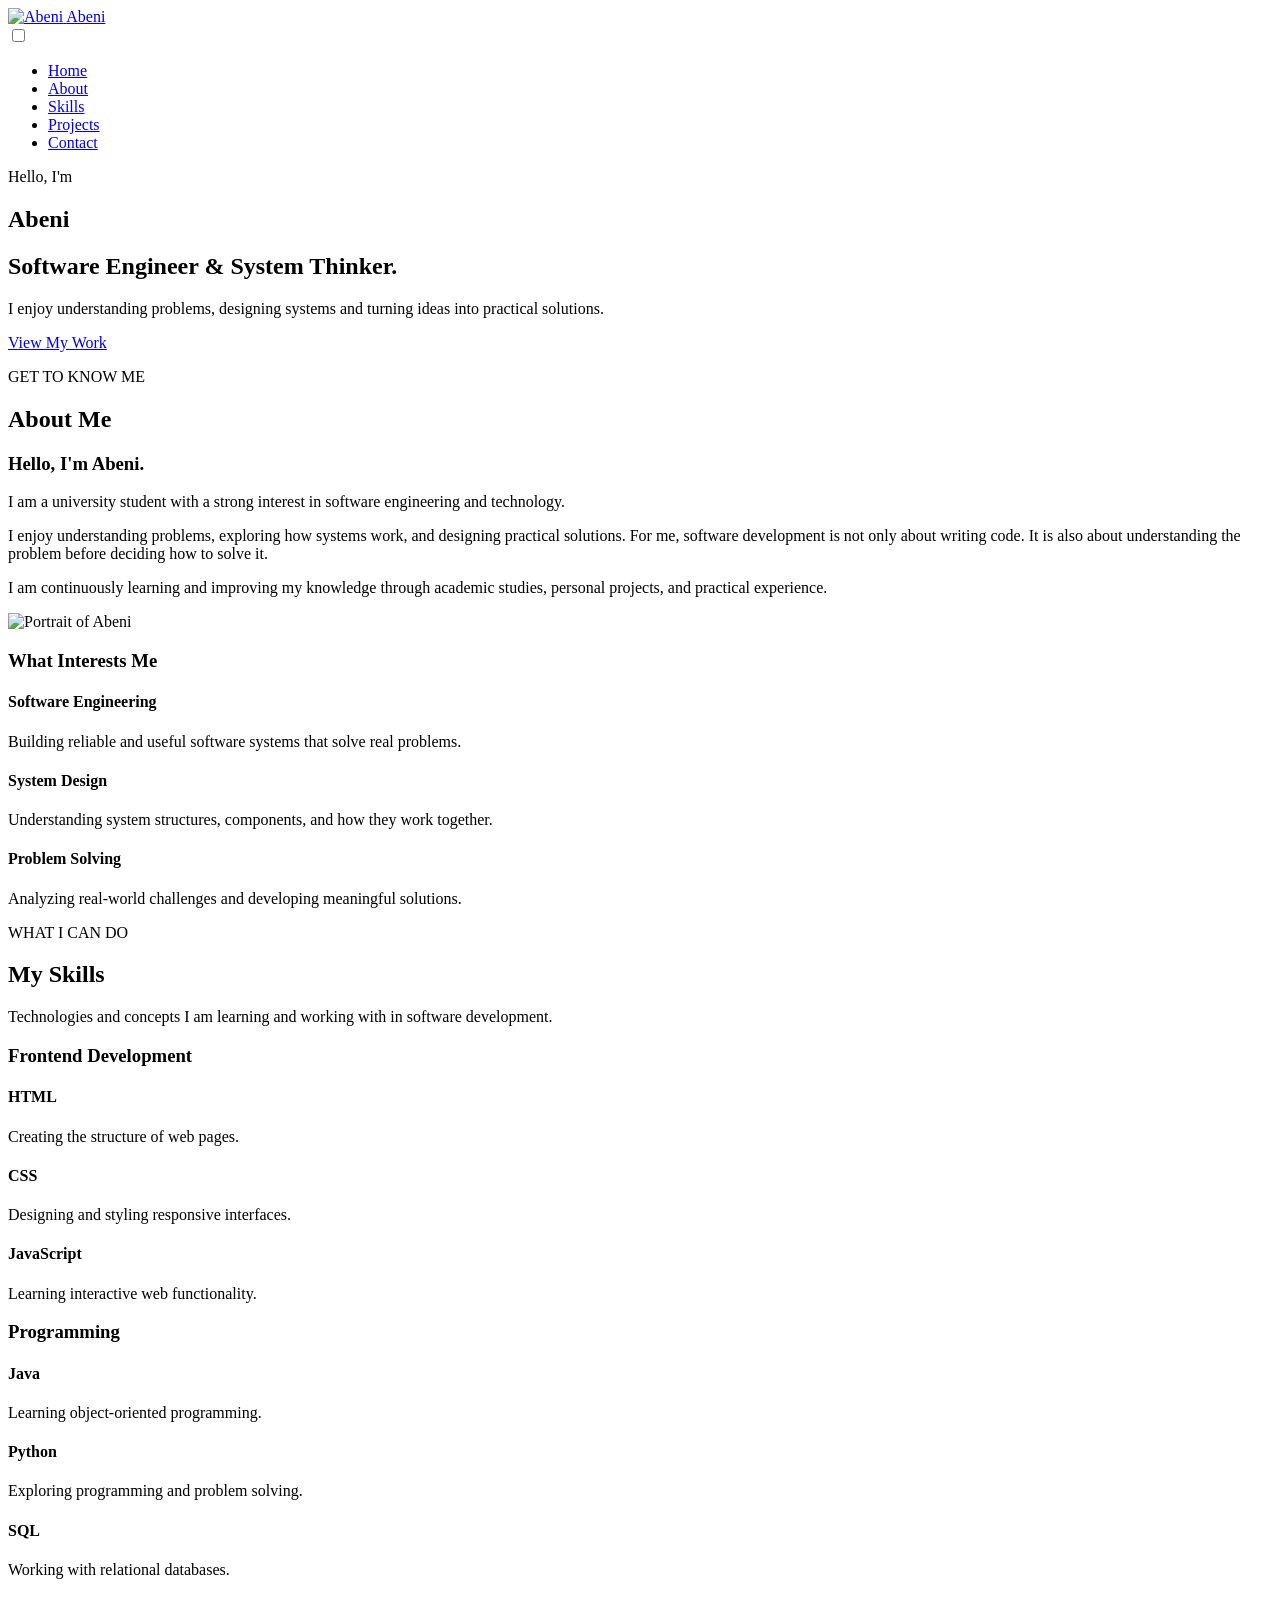
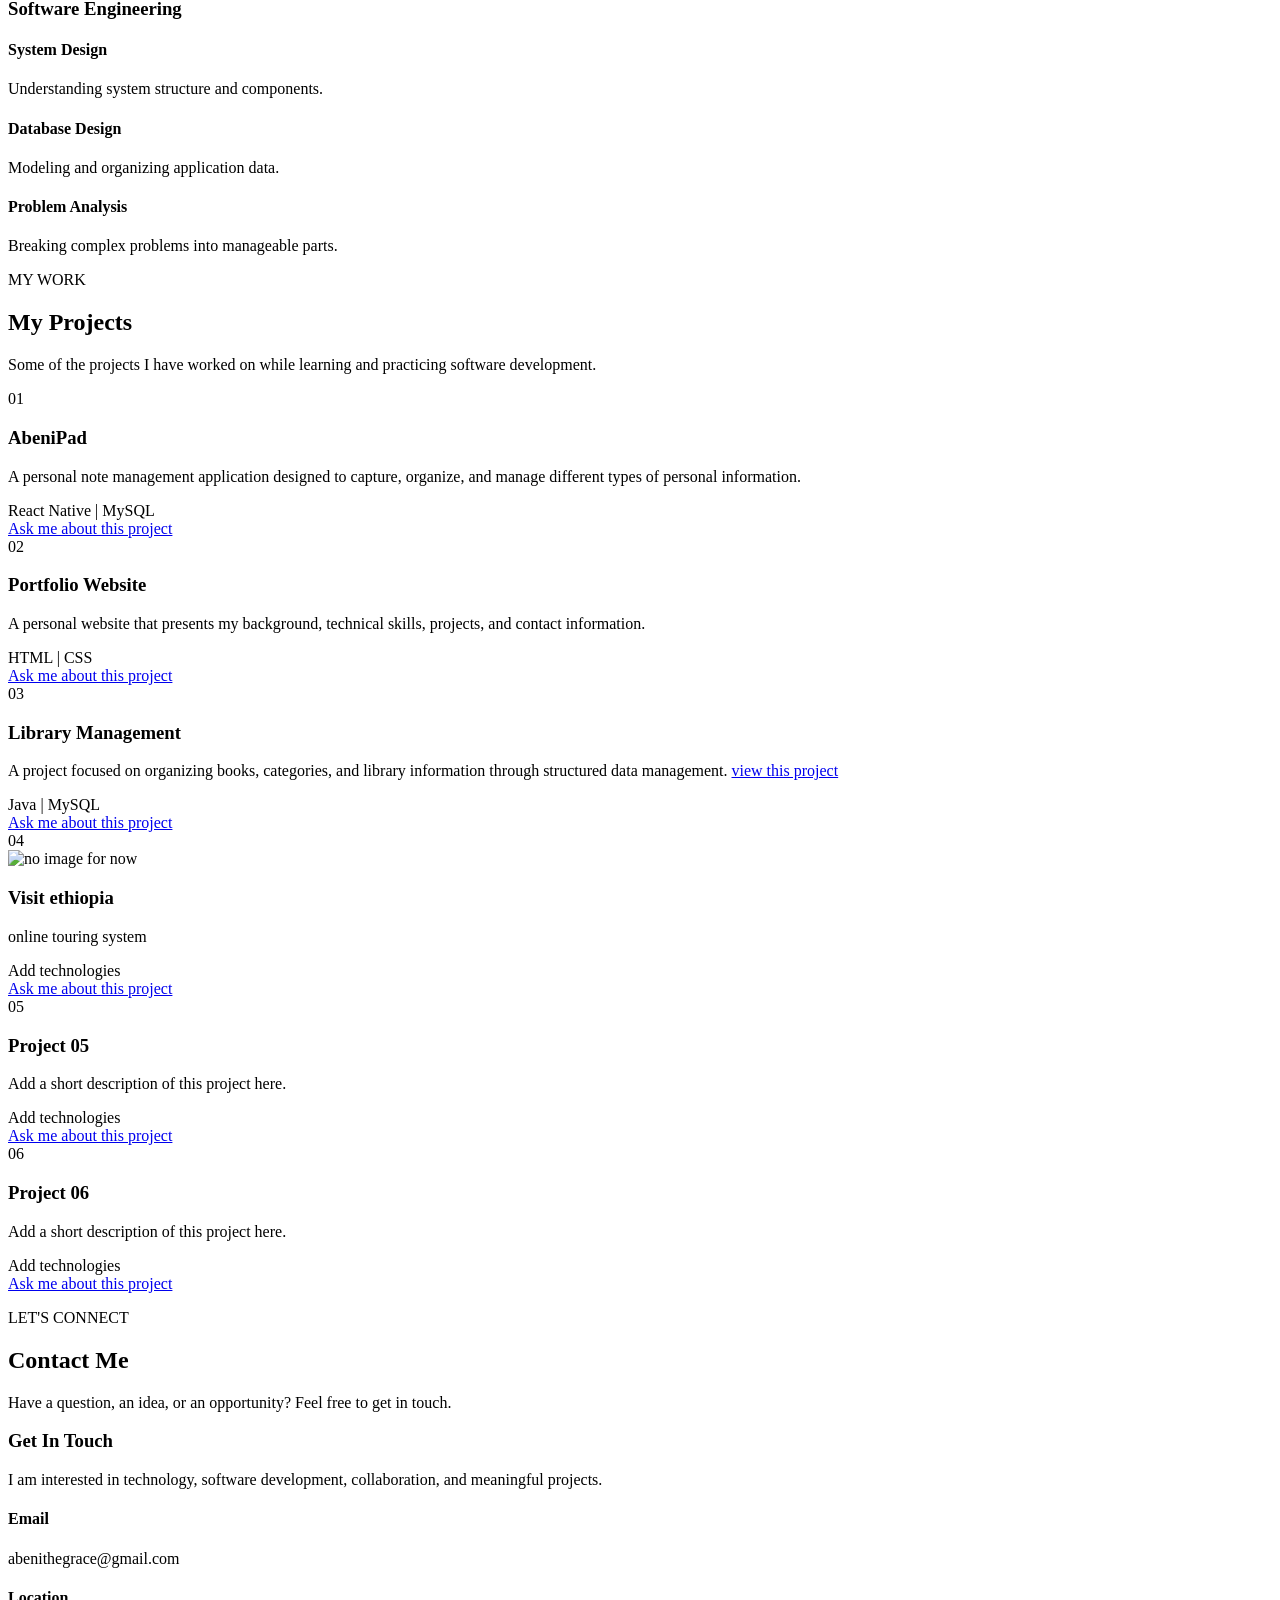
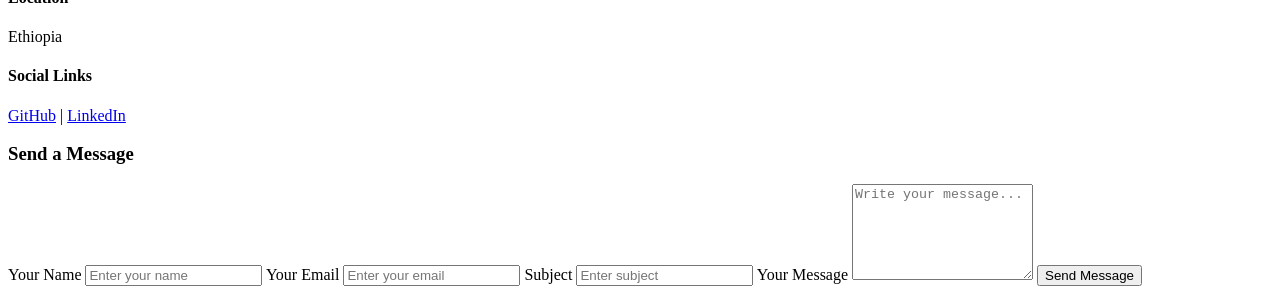
==== pages/index.html @ a676a78b "Add initial HTML structure for portfolio This file contains the complete HTML structure for Abeni's " ====
<!DOCTYPE html>
<html lang="en">
<head>
    <meta charset="UTF-8">
    <meta name="viewport" content="width=device-width, initial-scale=1.0">
    <meta name="description" content="Abeni's software engineering portfolio, skills, projects, and contact information.">
    <title>My portifolio</title>
    <link rel="stylesheet" href="css/AbeniPortfolio.css">
</head>
<body>
    <header class="abeni_header">
        <div class="abeni_logo">
            <a href="#home" aria-label="Abeni, home">
                <img src="assets/images/abeniPortfolio.jpg" alt="Abeni">
            </a>
            <a href="#home">Abeni</a>
        </div>

        <div class="abeni_navigation_menu">
            <input class="abeni_menu_checkbox" type="checkbox" id="abeni-menu-toggle"
                   aria-label="Toggle navigation" aria-controls="abeni-navigation">
            <label class="abeni_menu_toggle" for="abeni-menu-toggle">
                <span aria-hidden="true"></span>
                <span aria-hidden="true"></span>
                <span aria-hidden="true"></span>
            </label>

            <nav class="abeni_navigation" id="abeni-navigation" aria-label="Main navigation">
                <ul class="abeni_navigation_list">
                    <li><a class="abeni_active_link" href="#home">Home</a></li>
                    <li><a href="#about">About</a></li>
                    <li><a href="#skills">Skills</a></li>
                    <li><a href="#projects">Projects</a></li>
                    <li><a href="#contact">Contact</a></li>
                </ul>
            </nav>
        </div>
    </header>

    <main>
        <section class="abeni_home_container" id="home" aria-labelledby="home-title">
            <div class="abeni_intro_container">
                <p class="abeni_greeting">Hello, I'm</p>
                <h1 class="abeni_name" id="home-title">Abeni</h1>
                <h2 class="abeni_profession">Software Engineer &amp; System Thinker.</h2>
                <div class="abeni_blue_line" aria-hidden="true"></div>
                <p class="abeni_intro_text">
                    I enjoy understanding problems, designing systems
                    and turning ideas into practical solutions.
                </p>
                <a class="abeni_work_button" href="#projects">View My Work</a>
            </div>
        </section>

        <section class="abeni_about_container" id="about" aria-labelledby="about-title">
            <div class="abeni_about_heading">
                <p>GET TO KNOW ME</p>
                <h2 id="about-title">About Me</h2>
                <div class="abeni_blue_line" aria-hidden="true"></div>
            </div>

            <div class="abeni_about_content">
                <div class="abeni_about_text">
                    <h3>Hello, I'm <span>Abeni.</span></h3>
                    <p>
                        I am a university student with a strong interest
                        in software engineering and technology.
                    </p>
                    <p>
                        I enjoy understanding problems, exploring how
                        systems work, and designing practical solutions.
                        For me, software development is not only about
                        writing code. It is also about understanding
                        the problem before deciding how to solve it.
                    </p>
                    <p>
                        I am continuously learning and improving my
                        knowledge through academic studies, personal
                        projects, and practical experience.
                    </p>
                </div>

                <img class="abeni_about_image"
                     src="assets/images/abeniPortfolio.jpg"
                     alt="Portrait of Abeni">

                <div class="abeni_about_interests">
                    <h3>What Interests Me</h3>
                    <div class="abeni_interest_box">
                        <h4>Software Engineering</h4>
                        <p>Building reliable and useful software systems that solve real problems.</p>
                    </div>
                    <div class="abeni_interest_box">
                        <h4>System Design</h4>
                        <p>Understanding system structures, components, and how they work together.</p>
                    </div>
                    <div class="abeni_interest_box">
                        <h4>Problem Solving</h4>
                        <p>Analyzing real-world challenges and developing meaningful solutions.</p>
                    </div>
                </div>
            </div>
        </section>

        <section class="abeni_skills_container" id="skills" aria-labelledby="skills-title">
            <div class="abeni_skills_heading">
                <p>WHAT I CAN DO</p>
                <h2 id="skills-title">My Skills</h2>
                <div class="abeni_blue_line" aria-hidden="true"></div>
                <p class="abeni_skills_intro">
                    Technologies and concepts I am learning and
                    working with in software development.
                </p>
            </div>

            <div class="abeni_skills_content">
                <div class="abeni_skill_group">
                    <h3>Frontend Development</h3>
                    <div class="abeni_skill_box">
                        <h4>HTML</h4>
                        <p>Creating the structure of web pages.</p>
                    </div>
                    <div class="abeni_skill_box">
                        <h4>CSS</h4>
                        <p>Designing and styling responsive interfaces.</p>
                    </div>
                    <div class="abeni_skill_box">
                        <h4>JavaScript</h4>
                        <p>Learning interactive web functionality.</p>
                    </div>
                </div>

                <div class="abeni_skill_group">
                    <h3>Programming</h3>
                    <div class="abeni_skill_box">
                        <h4>Java</h4>
                        <p>Learning object-oriented programming.</p>
                    </div>
                    <div class="abeni_skill_box">
                        <h4>Python</h4>
                        <p>Exploring programming and problem solving.</p>
                    </div>
                    <div class="abeni_skill_box">
                        <h4>SQL</h4>
                        <p>Working with relational databases.</p>
                    </div>
                </div>

                <div class="abeni_skill_group">
                    <h3>Software Engineering</h3>
                    <div class="abeni_skill_box">
                        <h4>System Design</h4>
                        <p>Understanding system structure and components.</p>
                    </div>
                    <div class="abeni_skill_box">
                        <h4>Database Design</h4>
                        <p>Modeling and organizing application data.</p>
                    </div>
                    <div class="abeni_skill_box">
                        <h4>Problem Analysis</h4>
                        <p>Breaking complex problems into manageable parts.</p>
                    </div>
                </div>
            </div>
        </section>

        <section class="abeni_projects_container" id="projects" aria-labelledby="projects-title">
            <div class="abeni_projects_heading">
                <p>MY WORK</p>
                <h2 id="projects-title">My Projects</h2>
                <div class="abeni_blue_line" aria-hidden="true"></div>
                <p class="abeni_projects_intro">
                    Some of the projects I have worked on while
                    learning and practicing software development.
                </p>
            </div>

            <div class="abeni_projects_content">
                <article class="abeni_project_card">
                    <div class="abeni_project_number">01</div>
                    <div class="abeni_project_image" role="img" aria-label="AbeniPad project image placeholder"></div>
                    <h3>AbeniPad</h3>
                    <p>
                        A personal note management application designed
                        to capture, organize, and manage different types
                        of personal information.
                    </p>
                    <div class="abeni_project_technologies">React Native | MySQL</div>
                    <a href="#contact" class="abeni_project_link">Ask me about this project</a>
                </article>

                <article class="abeni_project_card">
                    <div class="abeni_project_number">02</div>
                    <div class="abeni_project_image" role="img" aria-label="Portfolio website project image placeholder"></div>
                    <h3>Portfolio Website</h3>
                    <p>
                        A personal website that presents my background,
                        technical skills, projects, and contact information.
                    </p>
                    <div class="abeni_project_technologies">HTML | CSS</div>
                    <a href="#contact" class="abeni_project_link">Ask me about this project</a>
                </article>

                <article class="abeni_project_card">
                    <div class="abeni_project_number">03</div>
                    <div class="abeni_project_image" role="img" aria-label="Library management project image placeholder"></div>
                    <h3>Library Management</h3>
                    <p>
                        A project focused on organizing books,
                        categories, and library information through
                        structured data management.

                    <a href="https://github.com/catwithlion/christianlibraryApp.git">view this project</a>
                    </p>
                    <div class="abeni_project_technologies">Java | MySQL</div>
                    <a href="#contact" class="abeni_project_link">Ask me about this project</a>
                </article>

                <article class="abeni_project_card">
                    <div class="abeni_project_number">04</div>
                   <img src="../abeni_portfolio/assets/images/image.png" alt="no image for now ">
                    <h3>Visit ethiopia </h3>
                    <p>online touring system </p>
                    <div class="abeni_project_technologies">Add technologies</div>
                    <a href="#contact" class="abeni_project_link">Ask me about this project</a>
                </article>

                <article class="abeni_project_card">
                    <div class="abeni_project_number">05</div>
                    <div class="abeni_project_image" role="img" aria-label="Project 05 image placeholder"></div>
                    <h3>Project 05</h3>
                    <p>Add a short description of this project here.</p>
                    <div class="abeni_project_technologies">Add technologies</div>
                    <a href="#contact" class="abeni_project_link">Ask me about this project</a>
                </article>

                <article class="abeni_project_card">
                    <div class="abeni_project_number">06</div>
                    <div class="abeni_project_image" role="img" aria-label="Project 06 image placeholder"></div>
                    <h3>Project 06</h3>
                    <p>Add a short description of this project here.</p>
                    <div class="abeni_project_technologies">Add technologies</div>
                    <a href="#contact" class="abeni_project_link">Ask me about this project</a>
                </article>
            </div>
        </section>

        <section class="abeni_contact_container" id="contact" aria-labelledby="contact-title">
            <div class="abeni_contact_heading">
                <p>LET'S CONNECT</p>
                <h2 id="contact-title">Contact Me</h2>
                <div class="abeni_blue_line" aria-hidden="true"></div>
                <p class="abeni_contact_intro">
                    Have a question, an idea, or an opportunity?
                    Feel free to get in touch.
                </p>
            </div>

            <div class="abeni_contact_content">
                <div class="abeni_contact_information">
                    <h3>Get In Touch</h3>
                    <p>
                        I am interested in technology, software
                        development, collaboration, and meaningful projects.
                    </p>
                    <div class="abeni_contact_detail">
                        <h4>Email</h4>
                        <p>abenithegrace@gmail.com</p>
                    </div>
                    <div class="abeni_contact_detail">
                        <h4>Location</h4>
                        <p>Ethiopia</p>
                    </div>
                    <div class="abeni_contact_detail">
                        <h4>Social Links</h4>
                        <p>
                            <a href="https://github.com/catwithlion">GitHub</a>
                            |
                            <a href="https://linkedin.com/in/abenezar-balcha-9a66a136b">LinkedIn</a>
                        </p>
                    </div>
                </div>

                <form class="abeni_contact_form" action="#" method="post">
                    <h3>Send a Message</h3>
                    <label for="abeni_name_input">Your Name</label>
                    <input type="text" id="abeni_name_input" name="name"
                           placeholder="Enter your name" required>
                    <label for="abeni_email_input">Your Email</label>
                    <input type="email" id="abeni_email_input" name="email"
                           placeholder="Enter your email" required>
                    <label for="abeni_subject_input">Subject</label>
                    <input type="text" id="abeni_subject_input" name="subject"
                           placeholder="Enter subject">
                    <label for="abeni_message_input">Your Message</label>
                    <textarea id="abeni_message_input" name="message" rows="6"
                              placeholder="Write your message..." required></textarea>
                    <button type="submit">Send Message</button>
                </form>
            </div>
        </section>
    </main>

   
</body>
</html>
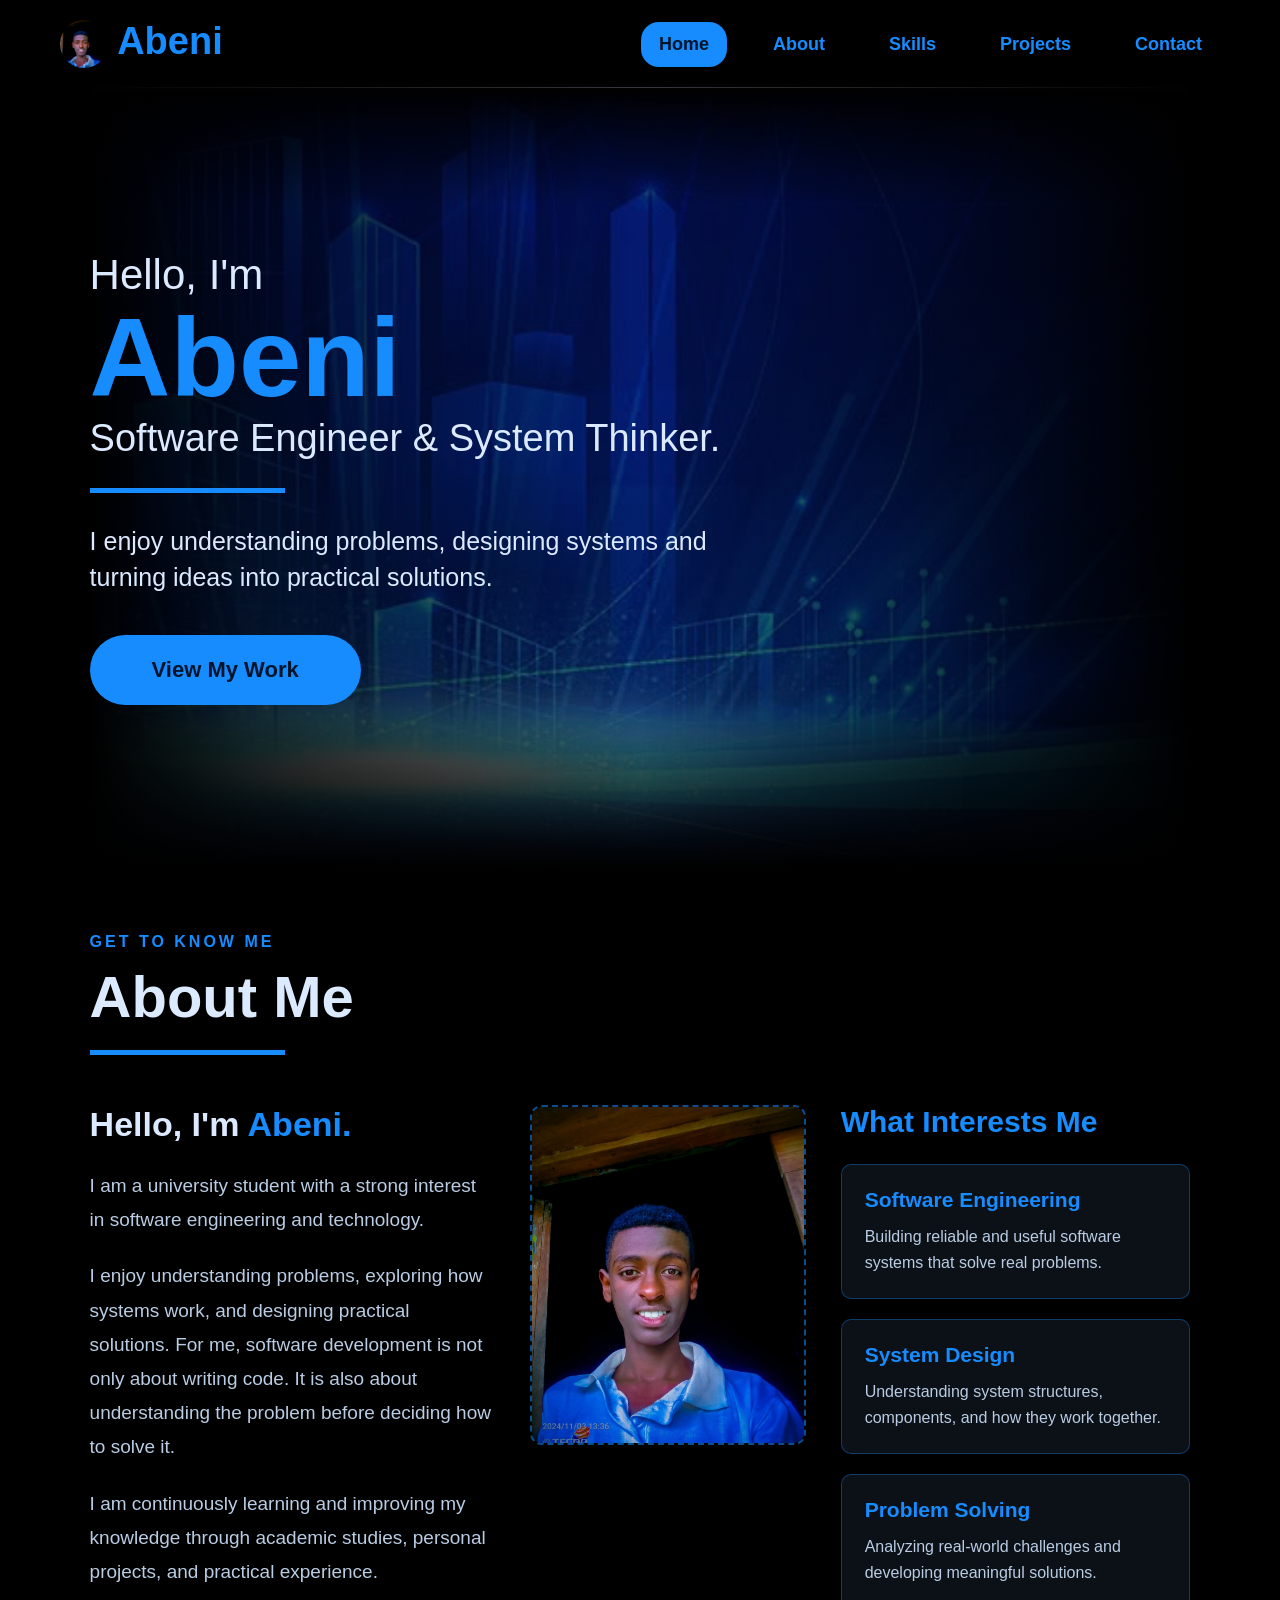
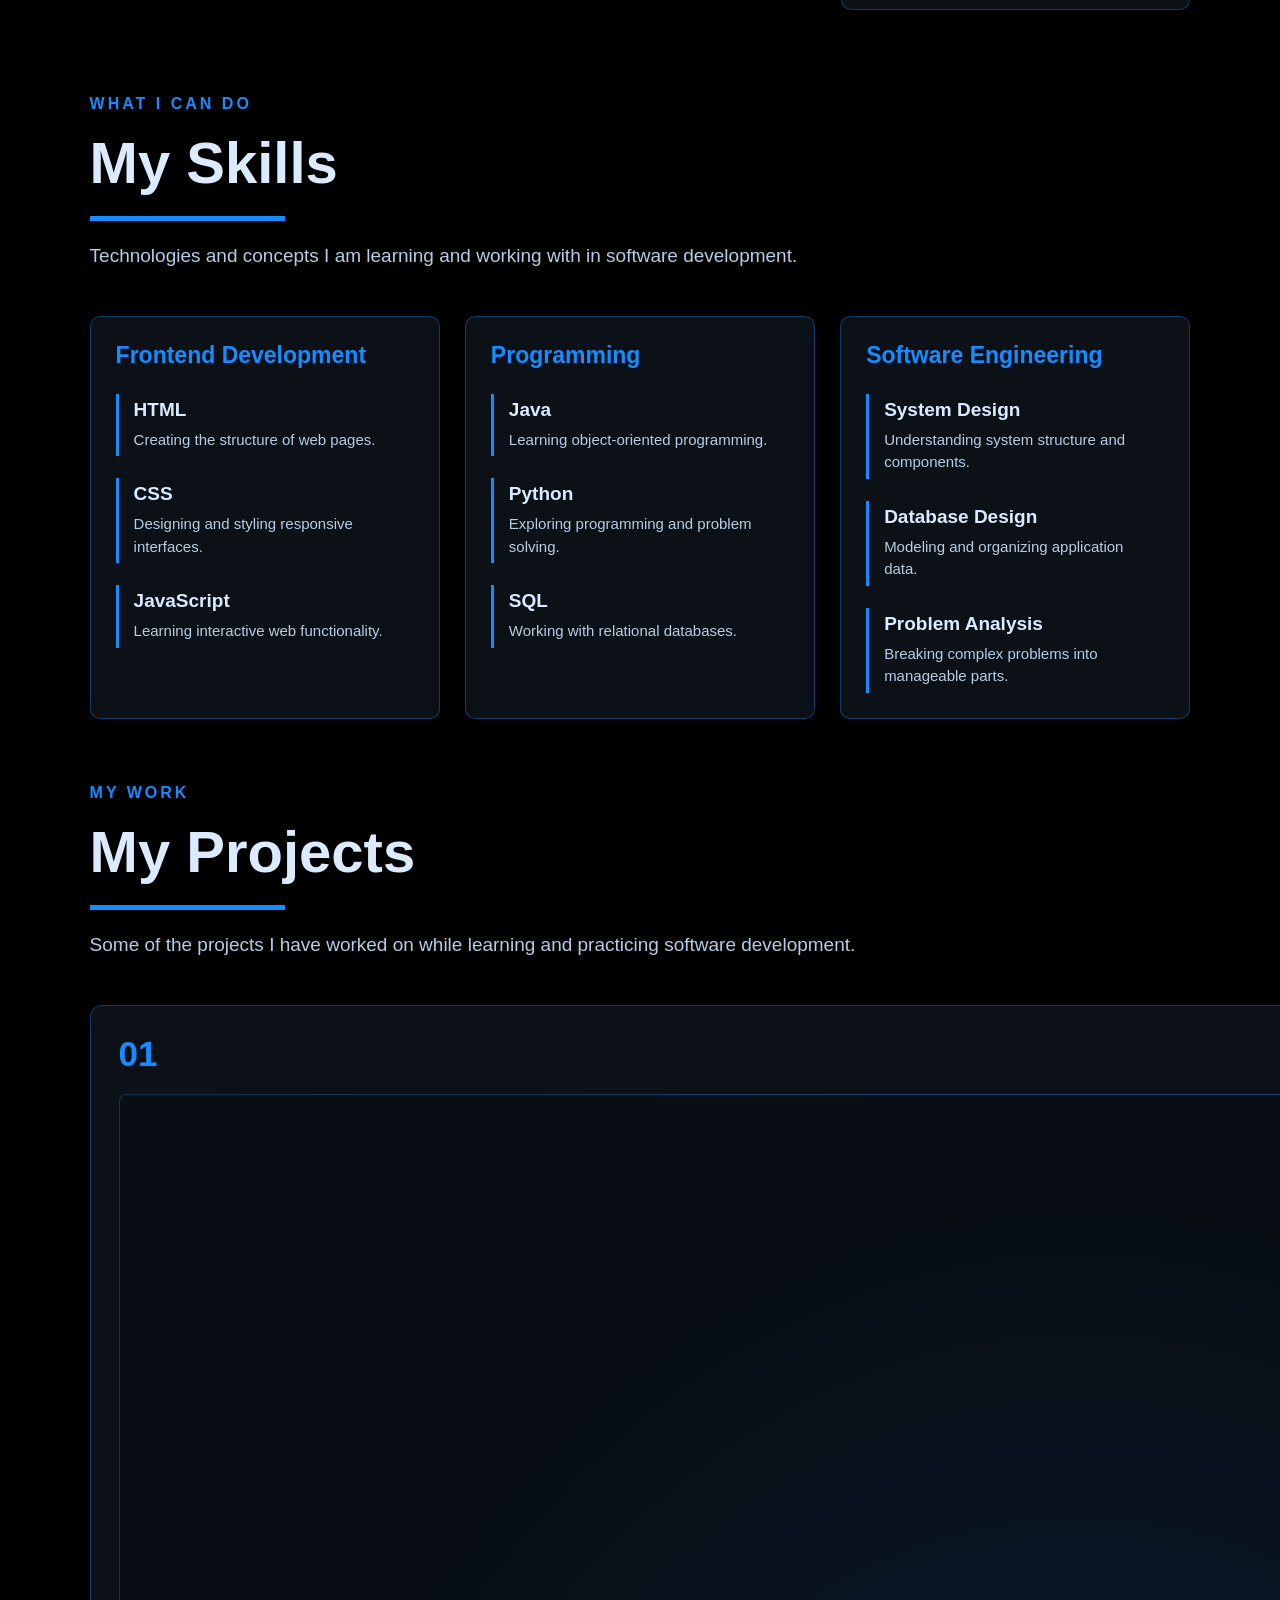
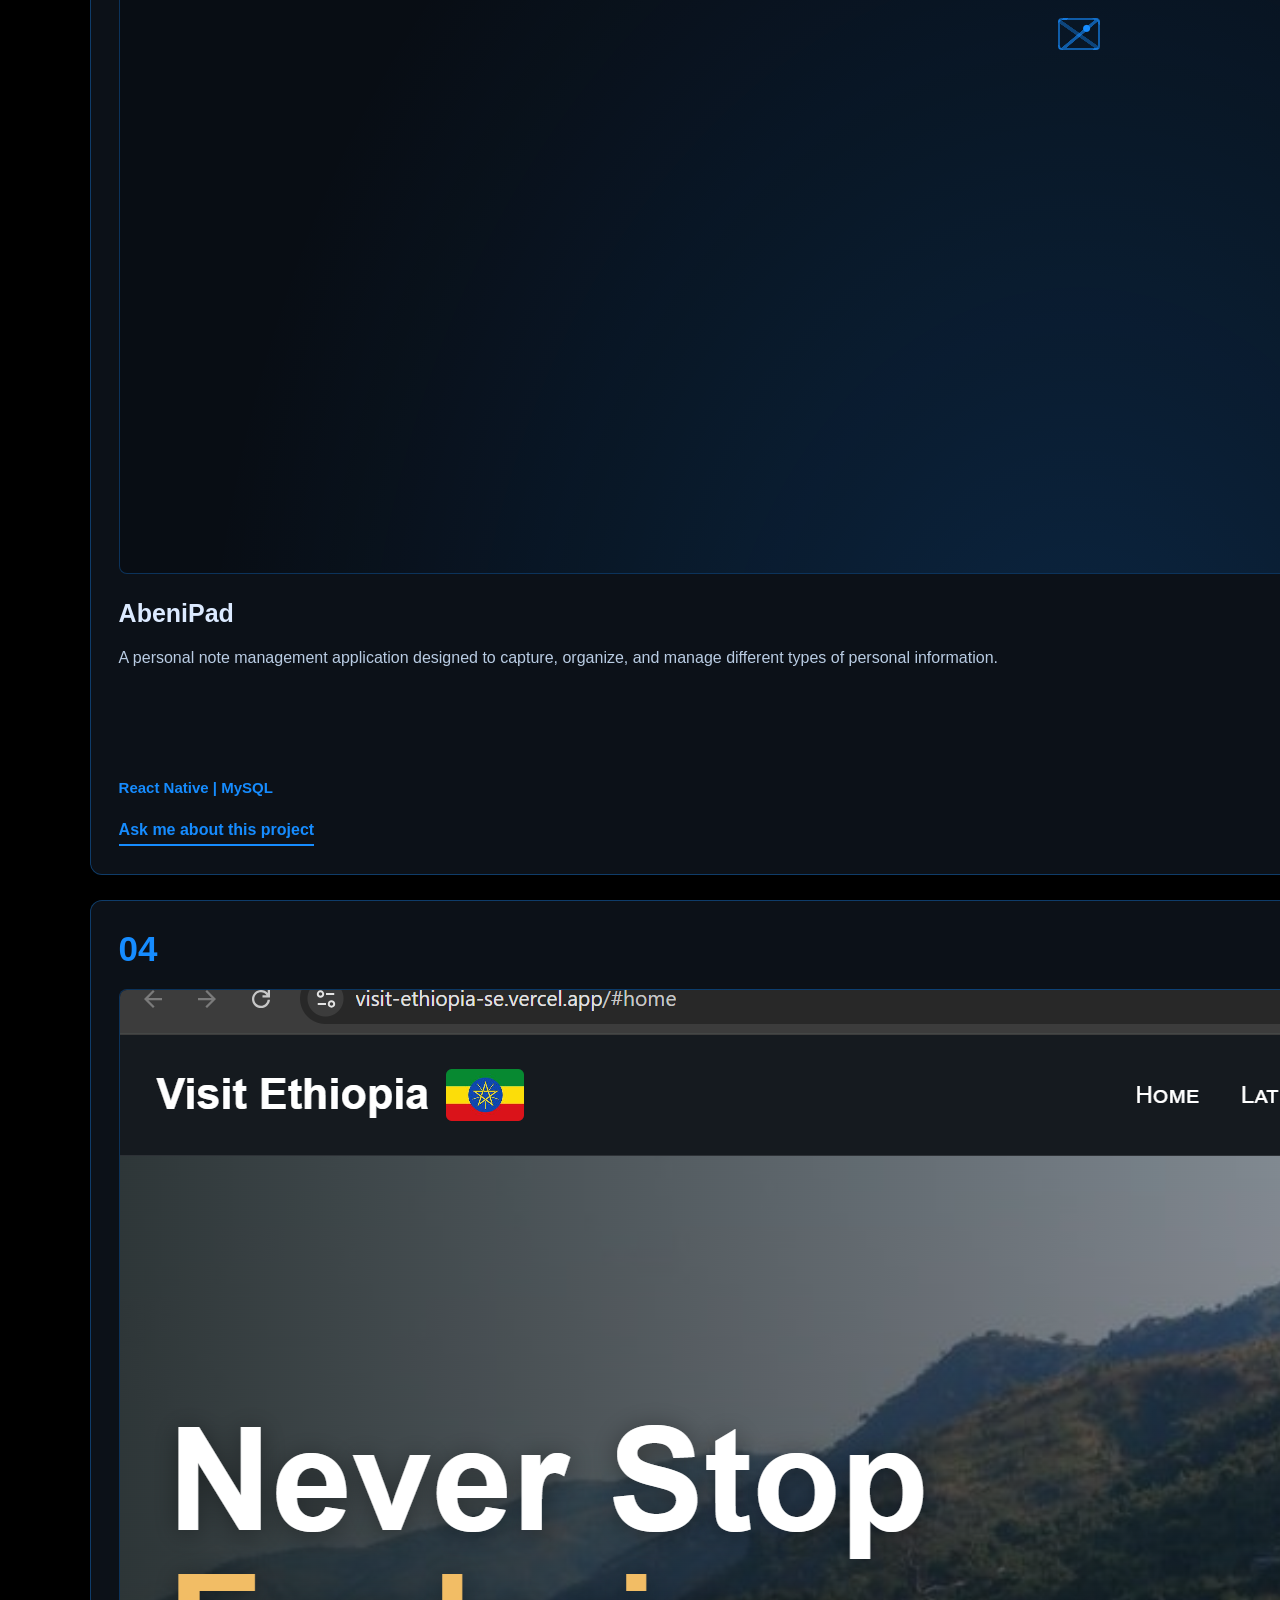
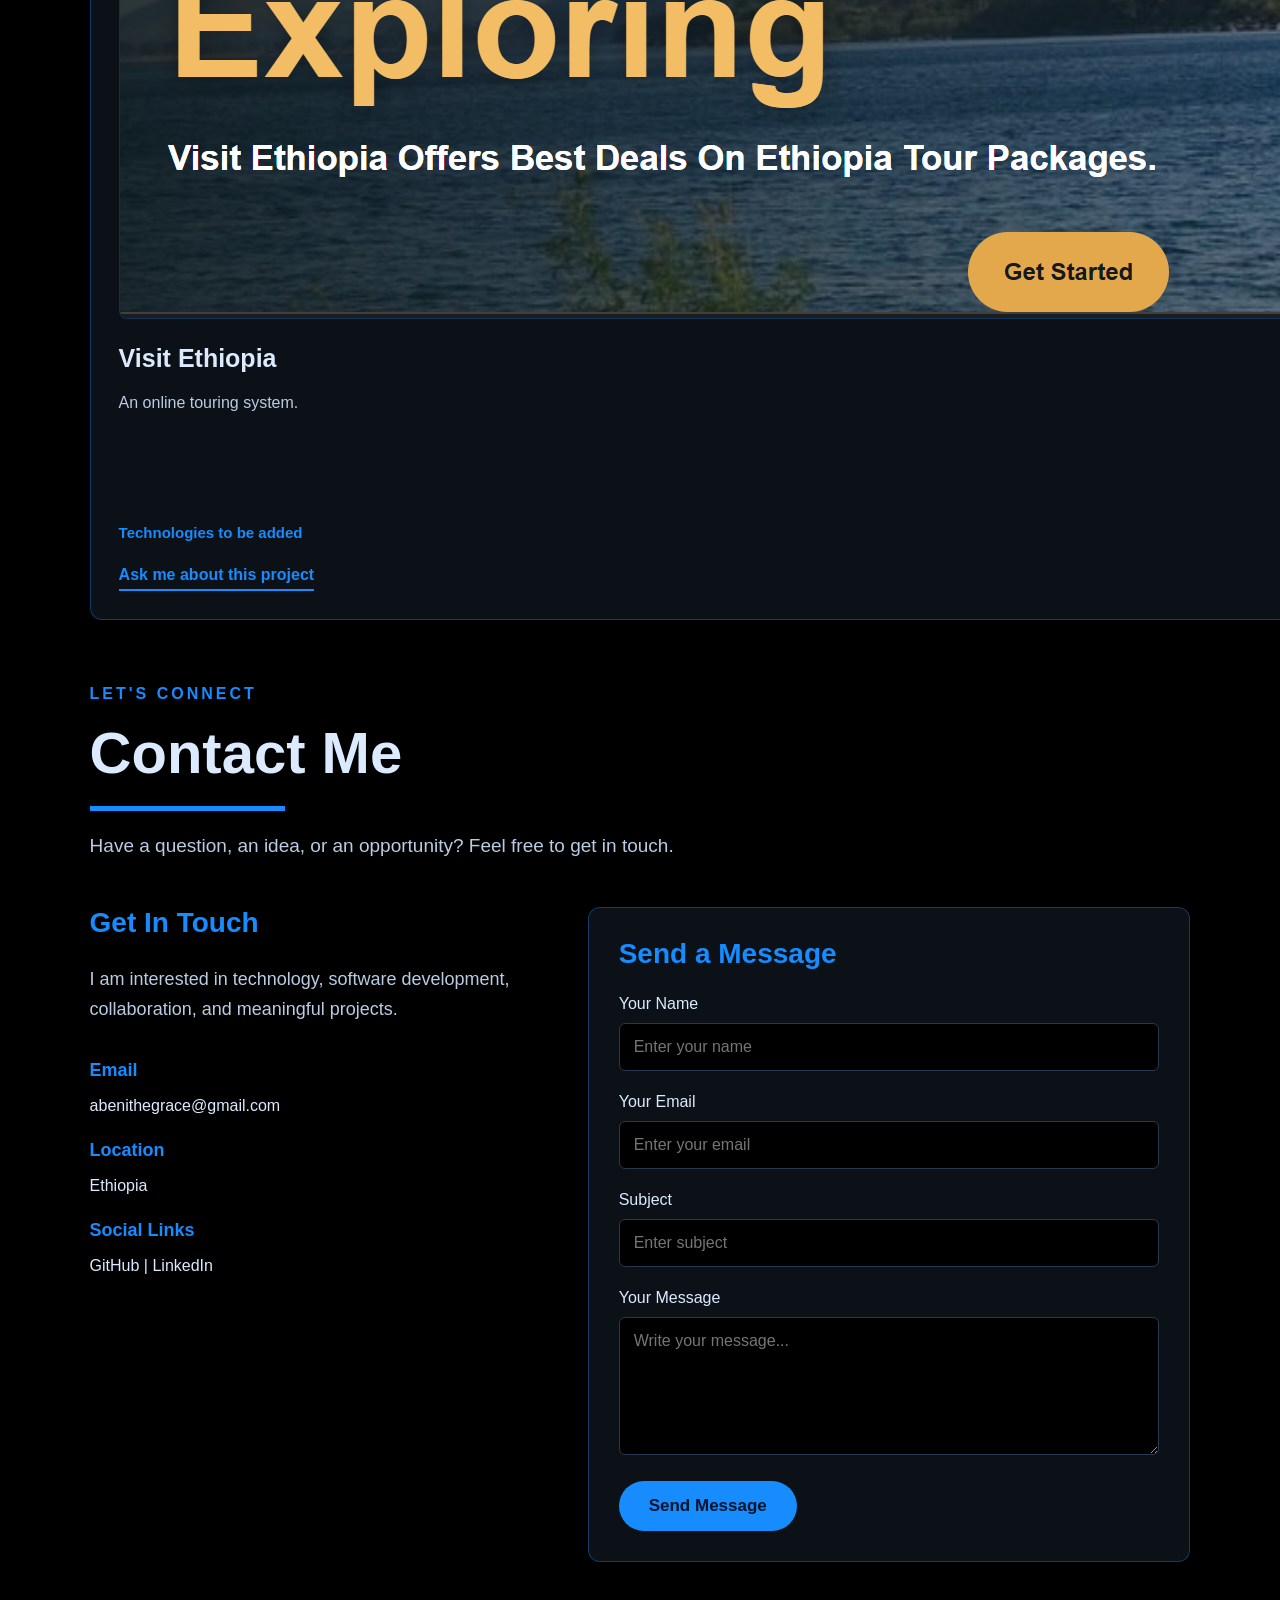
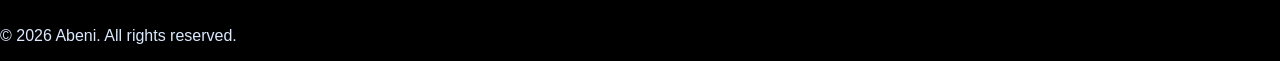
==== commit 5ca3f7e2: "Fix portfolio page resource paths and HTML markup" ====
--- a/pages/index.html
+++ b/pages/index.html
@@ -4,14 +4,14 @@
     <meta charset="UTF-8">
     <meta name="viewport" content="width=device-width, initial-scale=1.0">
     <meta name="description" content="Abeni's software engineering portfolio, skills, projects, and contact information.">
-    <title>My portifolio</title>
-    <link rel="stylesheet" href="css/AbeniPortfolio.css">
+    <title>Abeni | Software Engineering Portfolio</title>
+    <link rel="stylesheet" href="../css/AbeniPortfolio.css">
 </head>
 <body>
     <header class="abeni_header">
         <div class="abeni_logo">
             <a href="#home" aria-label="Abeni, home">
-                <img src="assets/images/abeniPortfolio.jpg" alt="Abeni">
+                <img src="../assets/abeniPortfolio.jpg" alt="Abeni">
             </a>
             <a href="#home">Abeni</a>
         </div>
@@ -81,7 +81,7 @@
                 </div>
 
                 <img class="abeni_about_image"
-                     src="assets/images/abeniPortfolio.jpg"
+                     src="../assets/abeniPortfolio.jpg"
                      alt="Portrait of Abeni">
 
                 <div class="abeni_about_interests">
@@ -209,19 +209,20 @@
                         A project focused on organizing books,
                         categories, and library information through
                         structured data management.
-
-                    <a href="https://github.com/catwithlion/christianlibraryApp.git">view this project</a>
                     </p>
                     <div class="abeni_project_technologies">Java | MySQL</div>
-                    <a href="#contact" class="abeni_project_link">Ask me about this project</a>
+                    <a class="abeni_project_link"
+                       href="https://github.com/catwithlion/christianlibraryApp">
+                        View project on GitHub
+                    </a>
                 </article>
 
                 <article class="abeni_project_card">
                     <div class="abeni_project_number">04</div>
-                   <img src="../abeni_portfolio/assets/images/image.png" alt="no image for now ">
-                    <h3>Visit ethiopia </h3>
-                    <p>online touring system </p>
-                    <div class="abeni_project_technologies">Add technologies</div>
+                    <img class="abeni_project_image" src="../assets/image.png" alt="Visit Ethiopia project preview">
+                    <h3>Visit Ethiopia</h3>
+                    <p>An online touring system.</p>
+                    <div class="abeni_project_technologies">Technologies to be added</div>
                     <a href="#contact" class="abeni_project_link">Ask me about this project</a>
                 </article>
 
@@ -230,7 +231,7 @@
                     <div class="abeni_project_image" role="img" aria-label="Project 05 image placeholder"></div>
                     <h3>Project 05</h3>
                     <p>Add a short description of this project here.</p>
-                    <div class="abeni_project_technologies">Add technologies</div>
+                    <div class="abeni_project_technologies">Technologies to be added</div>
                     <a href="#contact" class="abeni_project_link">Ask me about this project</a>
                 </article>
 
@@ -239,7 +240,7 @@
                     <div class="abeni_project_image" role="img" aria-label="Project 06 image placeholder"></div>
                     <h3>Project 06</h3>
                     <p>Add a short description of this project here.</p>
-                    <div class="abeni_project_technologies">Add technologies</div>
+                    <div class="abeni_project_technologies">Technologies to be added</div>
                     <a href="#contact" class="abeni_project_link">Ask me about this project</a>
                 </article>
             </div>
@@ -265,7 +266,7 @@
                     </p>
                     <div class="abeni_contact_detail">
                         <h4>Email</h4>
-                        <p>abenithegrace@gmail.com</p>
+                        <p><a href="mailto:abenithegrace@gmail.com">abenithegrace@gmail.com</a></p>
                     </div>
                     <div class="abeni_contact_detail">
                         <h4>Location</h4>
@@ -285,10 +286,10 @@
                     <h3>Send a Message</h3>
                     <label for="abeni_name_input">Your Name</label>
                     <input type="text" id="abeni_name_input" name="name"
-                           placeholder="Enter your name" required>
+                           placeholder="Enter your name" autocomplete="name" required>
                     <label for="abeni_email_input">Your Email</label>
                     <input type="email" id="abeni_email_input" name="email"
-                           placeholder="Enter your email" required>
+                           placeholder="Enter your email" autocomplete="email" required>
                     <label for="abeni_subject_input">Subject</label>
                     <input type="text" id="abeni_subject_input" name="subject"
                            placeholder="Enter subject">
@@ -301,6 +302,8 @@
         </section>
     </main>
 
-   
+    <footer class="abeni_footer">
+        <p>&copy; <span id="current-year">2026</span> Abeni. All rights reserved.</p>
+    </footer>
 </body>
 </html>
--- a/css/AbeniPortfolio.css
+++ b/css/AbeniPortfolio.css
@@ -0,0 +1,951 @@
+
+* {
+    box-sizing: border-box;
+}
+
+body {
+    margin: 0;
+    padding: 0;
+    background-color: #000000;
+    color: #dceaff;
+    font-family: Arial, Helvetica, sans-serif;
+}
+
+html {
+    scroll-behavior: smooth;
+    scroll-padding-top: 100px;
+}
+
+
+
+.abeni_header {
+    width: 100%;
+    padding: 20px 60px;
+    display: flex;
+    justify-content: space-between;
+    align-items: center;
+    position: sticky;
+    top: 0;
+    z-index: 10;
+    background-color: #000000;
+}
+
+           .abeni_header::after {
+    content: "";
+    position: absolute;
+    right: 7%;
+    bottom: 0;
+    left: 7%;
+    height: 1px;
+    background: linear-gradient(
+        90deg,
+        transparent,
+        rgba(220, 234, 255, 0.24),
+        transparent
+    );
+    box-shadow: 0 1px 8px rgba(220, 234, 255, 0.08);
+}
+
+
+                   .abeni_logo a {
+    color: #168cff;
+    font-size: 38px;
+    font-weight: bold;
+    text-decoration: none;
+}
+
+.abeni_logo img {
+    width: 48px;
+    height: 48px;
+    border-radius: 50%;
+    object-fit: cover;
+    vertical-align: middle;
+}
+
+.abeni_home_container,
+.abeni_about_container,
+.abeni_skills_container,
+.abeni_projects_container,
+.abeni_contact_container {
+    scroll-margin-top: 100px;
+}
+
+
+
+     .abeni_navigation_list {
+    display: flex;
+    align-items: center;
+    gap: 28px;
+    list-style: none;
+    margin: 0;
+    padding: 0;
+}
+
+.abeni_navigation_list a {
+    display: inline-block;
+    color: #168cff;
+           font-size: 18px;
+    font-weight: bold;
+    text-decoration: none;
+    padding: 12px 18px;
+    transition: 0.3s;
+}
+
+             .abeni_navigation_list a:hover {
+    color: #ffffff;
+    transform: scale(1.05);
+}
+
+.abeni_navigation_list .abeni_active_link {
+    color: #00152b;
+    background-color: #168cff;
+    border-radius: 18px;
+}
+
+
+
+
+.abeni_menu_toggle {
+    display: none;
+           border: 0;
+    padding: 8px;
+    background: transparent;
+    cursor: pointer;
+}
+
+.abeni_menu_checkbox {
+    display:  none;
+}
+
+           .abeni_menu_toggle span {
+    display: block;
+        width: 26px;
+    height: 3px;
+    margin: 5px 0;
+    border-radius: 2px;
+    background-color: #168cff;
+}
+
+.abeni_menu_toggle:focus-visible,
+.abeni_navigation_list a:focus-visible {
+    outline: 2px solid #dceaff;
+    outline-offset: 4px;
+}
+
+
+
+
+     .abeni_home_container {
+    width: 86%;
+            min-height: 780px;
+    margin: 0 auto;
+
+    background-color: #000000;
+
+    background-image:
+       
+    linear-gradient(
+            to right,
+            #000000 0%,
+            rgba(0, 0, 0, 0.75) 15%,
+            rgba(0, 0, 0, 0.35) 50%,
+            rgba(0, 0, 0, 0.75) 85%,
+            #000000 100%
+        ),
+        linear-gradient(
+            to bottom,
+            #000000 0%,
+            rgba(0, 0, 0, 0.2) 15%,
+            rgba(0, 0, 0, 0.2) 80%,
+            #000000 100%
+        ),
+        url('../assets/images/bluetech2.jpg');
+
+    background-position: right center;
+    background-size: cover;
+    background-repeat: no-repeat;
+
+    display: flex;
+    justify-content: space-between;
+    align-items: center;
+    gap: 50px;
+}
+
+.abeni_intro_container {
+    width: 62%;
+}
+
+.abeni_greeting {
+    color: #dceaff;
+    font-size: 42px;
+    margin: 0;
+}
+
+.abeni_name {
+    color: #168cff;
+    font-size: 112px;
+    margin: 0;
+    line-height: 1.05;
+}
+
+.abeni_profession {
+    color: #dceaff;
+    font-size: 38px;
+    font-weight: normal;
+    margin: 0;
+}
+
+.abeni_blue_line {
+    width: 195px;
+    height: 5px;
+    background-color: #168cff;
+    margin-top: 28px;
+    margin-bottom: 30px;
+}
+
+.abeni_intro_text {
+    color: #dceaff;
+    font-size: 25px;
+    line-height: 1.45;
+    margin-bottom: 40px;
+}
+
+.abeni_work_button {
+    display: inline-block;
+    background-color: #168cff;
+    color: #00152b;
+    font-size: 22px;
+    font-weight: bold;
+    text-decoration: none;
+    padding: 22px 62px;
+    border-radius: 40px;
+    transition: 0.3s;
+}
+
+.abeni_work_button:hover {
+    background-color: #ffffff;
+    cursor: pointer;
+    transform: scale(1.05);
+}
+
+
+
+
+.abeni_profile_container {
+    width: 430px;
+    height: 430px;
+    border: 6px solid #168cff;
+}
+
+.abeni_profile_image {
+    width: 100%;
+    height: 100%;
+    object-fit: cover;
+    display: block;
+}
+
+
+
+.abeni_about_container {
+    width: 86%;
+    max-width: 1250px;
+    margin: 65px auto;
+    min-height: 650px;
+}
+
+.abeni_about_heading {
+    margin-bottom: 50px;
+}
+
+.abeni_about_heading p {
+    color: #168cff;
+    font-size: 16px;
+    font-weight: bold;
+    letter-spacing: 3px;
+    margin-bottom: 12px;
+}
+
+.abeni_about_heading h2 {
+    color: #dceaff;
+    font-size: 58px;
+    margin: 0;
+}
+
+.abeni_about_heading .abeni_blue_line {
+    margin-top: 20px;
+    margin-bottom: 0;
+}
+
+.abeni_about_content {
+    display: grid;
+    grid-template-columns: minmax(0, 1.1fr) minmax(200px, 0.75fr) minmax(0, 0.95fr);
+    align-items: flex-start;
+    gap: 35px;
+}
+
+.abeni_about_text {
+    min-width: 0;
+}
+
+.abeni_about_image {
+    display: block;
+    width: 100%;
+    height: 340px;
+    min-height: 340px;
+    object-fit: cover;
+    object-position: center 38%;
+    border: 2px dashed rgba(22, 140, 255, 0.55);
+    border-radius: 12px;
+}
+
+.abeni_about_text h3 {
+    color: #dceaff;
+    font-size: 34px;
+    margin-top: 0;
+    margin-bottom: 25px;
+}
+
+.abeni_about_text h3 span {
+    color: #168cff;
+}
+
+.abeni_about_text p {
+    color: #b9cce3;
+    font-size: 19px;
+    line-height: 1.8;
+    margin-bottom: 22px;
+}
+
+.abeni_about_interests {
+    min-width: 0;
+}
+
+.abeni_about_interests h3 {
+    color: #168cff;
+    font-size: 30px;
+    margin-top: 0;
+    margin-bottom: 25px;
+}
+
+.abeni_interest_box {
+    background-color: #0c1118;
+    border: 1px solid rgba(22, 140, 255, 0.35);
+    padding: 23px;
+    margin-bottom: 20px;
+    border-radius: 10px;
+    transition: 0.3s;
+}
+
+.abeni_interest_box:hover {
+    border-color: #168cff;
+    background-color: #101a27;
+    transform: translateY(-4px);
+}
+
+.abeni_interest_box h4 {
+    color: #168cff;
+    font-size: 21px;
+    margin-top: 0;
+    margin-bottom: 12px;
+}
+
+.abeni_interest_box p {
+    color: #b9cce3;
+    font-size: 16px;
+    line-height: 1.6;
+    margin: 0;
+}
+
+
+
+.abeni_skills_container {
+    width: 86%;
+    max-width: 1250px;
+    margin: 65px auto;
+}
+
+.abeni_skills_heading {
+    margin-bottom: 45px;
+}
+
+.abeni_skills_heading > p:first-child {
+    color: #168cff;
+    font-size: 16px;
+    font-weight: bold;
+    letter-spacing: 3px;
+}
+
+.abeni_skills_heading h2 {
+    color: #dceaff;
+    font-size: 58px;
+    margin: 0;
+}
+
+.abeni_skills_heading .abeni_blue_line {
+    margin-top: 20px;
+    margin-bottom: 20px;
+}
+
+.abeni_skills_intro {
+    color: #b9cce3;
+    font-size: 19px;
+    line-height: 1.6;
+}
+
+.abeni_skills_content {
+    display: grid;
+    grid-template-columns: repeat(3, 1fr);
+    gap: 25px;
+}
+
+.abeni_skill_group {
+    background-color: #0c1118;
+    border: 1px solid rgba(22, 140, 255, 0.35);
+    padding: 25px;
+    border-radius: 10px;
+}
+
+.abeni_skill_group h3 {
+    color: #168cff;
+    font-size: 23px;
+    margin-top: 0;
+    margin-bottom: 25px;
+}
+
+.abeni_skill_box {
+    border-left: 3px solid #168cff;
+    padding: 5px 15px;
+    margin-bottom: 22px;
+}
+
+.abeni_skill_box:last-child {
+    margin-bottom: 0;
+}
+
+.abeni_skill_box h4 {
+    color: #dceaff;
+    font-size: 19px;
+    margin: 0 0 8px;
+}
+
+.abeni_skill_box p {
+    color: #b9cce3;
+    font-size: 15px;
+    line-height: 1.5;
+    margin: 0;
+}
+
+
+
+
+.abeni_projects_container {
+    width: 86%;
+    max-width: 1250px;
+    margin: 65px auto;
+}
+
+.abeni_projects_heading {
+    margin-bottom: 45px;
+}
+
+.abeni_projects_heading > p:first-child {
+    color: #168cff;
+    font-size: 16px;
+    font-weight: bold;
+    letter-spacing: 3px;
+}
+
+.abeni_projects_heading h2 {
+    color: #dceaff;
+    font-size: 58px;
+    margin: 0;
+}
+
+.abeni_projects_heading .abeni_blue_line {
+    margin-top: 20px;
+    margin-bottom: 20px;
+}
+
+.abeni_projects_intro {
+    color: #b9cce3;
+    font-size: 19px;
+    line-height: 1.6;
+}
+
+.abeni_projects_content {
+    display: grid;
+    grid-template-columns: repeat(3, 1fr);
+    gap: 25px;
+}
+
+.abeni_project_card {
+    background-color: #0c1118;
+    border: 1px solid rgba(22, 140, 255, 0.35);
+    padding: 28px;
+    border-radius: 12px;
+    transition: 0.3s;
+}
+
+.abeni_project_card:hover {
+    border-color: #168cff;
+    background-color: #101a27;
+    transform: translateY(-5px);
+}
+
+.abeni_project_number {
+    color: #168cff;
+    font-size: 35px;
+    font-weight: bold;
+    margin-bottom: 20px;
+}
+
+.abeni_project_image {
+    display: grid;
+    place-items: center;
+    aspect-ratio: 16 / 9;
+    margin-bottom: 22px;
+    overflow: hidden;
+    border: 1px solid rgba(22, 140, 255, 0.3);
+    border-radius: 8px;
+    background:
+        radial-gradient(ellipse at 50% 120%, rgba(22, 140, 255, 0.2), transparent 65%),
+        #080d14;
+}
+
+.abeni_project_image::before {
+    width: 38px;
+    height: 28px;
+    border: 2px solid rgba(22, 140, 255, 0.6);
+    border-radius: 4px;
+    background:
+        radial-gradient(circle at 70% 30%, #168cff 0 3px, transparent 4px),
+        linear-gradient(140deg, transparent 48%, rgba(22, 140, 255, 0.6) 49% 55%, transparent 56%),
+        linear-gradient(35deg, transparent 44%, rgba(22, 140, 255, 0.4) 45% 52%, transparent 53%);
+    content: "";
+}
+
+.abeni_project_card h3 {
+    color: #dceaff;
+    font-size: 25px;
+    margin-bottom: 15px;
+}
+
+.abeni_project_card p {
+    color: #b9cce3;
+    font-size: 16px;
+    line-height: 1.7;
+    min-height: 110px;
+}
+
+.abeni_project_technologies {
+    color: #168cff;
+    font-size: 15px;
+    font-weight: bold;
+    margin: 25px 0;
+}
+
+.abeni_project_link {
+    display: inline-block;
+    color: #168cff;
+    text-decoration: none;
+    font-size: 16px;
+    font-weight: bold;
+    border-bottom: 2px solid #168cff;
+    padding-bottom: 5px;
+}
+
+.abeni_project_link:hover {
+    color: #ffffff;
+    border-color: #ffffff;
+}
+
+
+
+
+.abeni_contact_container {
+    width: 86%;
+    max-width: 1250px;
+    margin: 65px auto;
+}
+
+.abeni_contact_heading {
+    margin-bottom: 45px;
+}
+
+.abeni_contact_heading > p:first-child {
+    color: #168cff;
+    font-size: 16px;
+    font-weight: bold;
+    letter-spacing: 3px;
+}
+
+.abeni_contact_heading h2 {
+    color: #dceaff;
+    font-size: 58px;
+    margin: 0;
+}
+
+.abeni_contact_heading .abeni_blue_line {
+    margin-top: 20px;
+    margin-bottom: 20px;
+}
+
+.abeni_contact_intro {
+    color: #b9cce3;
+    font-size: 19px;
+    line-height: 1.6;
+}
+
+.abeni_contact_content {
+    display: flex;
+    justify-content: space-between;
+    align-items: flex-start;
+    gap: 60px;
+}
+
+.abeni_contact_information {
+    width: 40%;
+}
+
+.abeni_contact_information h3,
+.abeni_contact_form h3 {
+    color: #168cff;
+    font-size: 28px;
+    margin-top: 0;
+    margin-bottom: 25px;
+}
+
+.abeni_contact_information > p {
+    color: #b9cce3;
+    font-size: 18px;
+    line-height: 1.7;
+    margin-bottom: 35px;
+}
+
+.abeni_contact_detail {
+    margin-bottom: 25px;
+}
+
+.abeni_contact_detail h4 {
+    color: #168cff;
+    font-size: 18px;
+    margin-bottom: 8px;
+}
+
+.abeni_contact_detail p {
+    color: #dceaff;
+    font-size: 16px;
+}
+
+.abeni_contact_detail a {
+    color: #dceaff;
+    text-decoration: none;
+}
+
+.abeni_contact_detail a:hover {
+    color: #168cff;
+}
+
+
+
+
+.abeni_contact_form {
+    width: 55%;
+    background-color: #0c1118;
+    border: 1px solid rgba(22, 140, 255, 0.35);
+    padding: 30px;
+    border-radius: 12px;
+}
+
+.abeni_contact_form label {
+    display: block;
+    color: #dceaff;
+    font-size: 16px;
+    margin-bottom: 10px;
+}
+
+.abeni_contact_form input,
+.abeni_contact_form textarea {
+    width: 100%;
+    background-color: #000000;
+    color: #dceaff;
+    border: 1px solid #26394e;
+    border-radius: 6px;
+    padding: 14px;
+    font-size: 16px;
+    font-family: Arial, Helvetica, sans-serif;
+    margin-bottom: 22px;
+}
+
+.abeni_contact_form input:focus,
+.abeni_contact_form textarea:focus {
+    outline: none;
+    border-color: #168cff;
+}
+
+.abeni_contact_form textarea {
+    resize: vertical;
+}
+
+.abeni_contact_form button {
+    background-color: #168cff;
+    color: #00152b;
+    border: none;
+    border-radius: 30px;
+    padding: 15px 30px;
+    font-size: 17px;
+    font-weight: bold;
+    cursor: pointer;
+    transition: 0.3s;
+}
+
+.abeni_contact_form button:hover {
+    background-color: #ffffff;
+    transform: scale(1.04);
+}
+
+@media (prefers-reduced-motion: reduce) {
+    html {
+        scroll-behavior: auto;
+    }
+}
+
+
+
+@media screen and (max-width: 900px) {
+
+    .abeni_header {
+        padding: 16px 7%;
+    }
+
+    .abeni_logo a {
+        font-size: 30px;
+    }
+
+    .abeni_logo img {
+        width: 40px;
+        height: 40px;
+    }
+
+    .abeni_menu_toggle {
+        display: block;
+    }
+
+    .abeni_menu_checkbox {
+        display: block;
+        position: absolute;
+        width: 1px;
+        height: 1px;
+        overflow: hidden;
+        clip: rect(0, 0, 0, 0);
+        white-space: nowrap;
+    }
+
+    .abeni_menu_checkbox:focus-visible + .abeni_menu_toggle {
+        outline: 2px solid #dceaff;
+        outline-offset: 4px;
+    }
+
+    .abeni_navigation {
+        display: none;
+        position: absolute;
+        top: 100%;
+        right: 0;
+        left: 0;
+        z-index: 1;
+        padding: 12px 7% 20px;
+        background-color: #000000;
+        border-bottom: 1px solid rgba(220, 234, 255, 0.24);
+    }
+
+    .abeni_menu_checkbox:checked ~ .abeni_navigation {
+        display: block;
+    }
+
+    .abeni_navigation_list {
+        flex-direction: column;
+        align-items: stretch;
+        gap: 8px;
+    }
+
+    .abeni_navigation_list a {
+        display: block;
+        text-align: center;
+    }
+
+
+
+    .abeni_home_container {
+        flex-direction: column-reverse;
+        justify-content: center;
+        text-align: center;
+        padding: 55px 0;
+    }
+
+    .abeni_intro_container {
+        width: 100%;
+    }
+
+    .abeni_name {
+        font-size: 75px;
+    }
+
+    .abeni_profession {
+        font-size: 27px;
+    }
+
+    .abeni_intro_text {
+        font-size: 19px;
+    }
+
+    .abeni_blue_line {
+        margin-left: auto;
+        margin-right: auto;
+    }
+
+    .abeni_profile_container {
+        width: 300px;
+        height: 300px;
+    }
+
+
+    /* ABOUT RESPONSIVE */
+
+    .abeni_about_container {
+        width: 86%;
+        margin: 45px auto;
+    }
+
+    .abeni_about_heading h2 {
+        font-size: 43px;
+    }
+
+    .abeni_about_content {
+        display: flex;
+        flex-direction: column;
+        gap: 35px;
+    }
+
+    .abeni_about_text,
+    .abeni_about_interests {
+        width: 100%;
+    }
+
+    .abeni_about_image {
+        width: min(100%, 340px);
+        height: 300px;
+        min-height: 300px;
+        align-self: center;
+    }
+
+    .abeni_about_text h3 {
+        font-size: 28px;
+    }
+
+    .abeni_about_text p {
+        font-size: 17px;
+    }
+
+    .abeni_about_interests h3 {
+        font-size: 26px;
+    }
+
+
+    /* SKILLS RESPONSIVE */
+
+    .abeni_skills_container {
+        width: 86%;
+        margin: 45px auto;
+    }
+
+             .abeni_skills_heading h2 {
+           font-size: 43px;
+            }
+
+    .abeni_skills_content {
+        grid-template-columns: repeat(2, 1fr);
+    }
+
+
+
+    .abeni_projects_container {
+        width: 86%;
+        margin: 45px auto;
+    }
+
+    .abeni_projects_heading h2 {
+        font-size: 43px;
+    }
+
+    .abeni_projects_content {
+        grid-template-columns: repeat(2, 1fr);
+    }
+
+
+  
+
+    .abeni_contact_container {
+        width: 86%;
+        margin: 45px auto;
+    }
+
+    .abeni_contact_heading h2 {
+        font-size: 43px;
+    }
+
+    .abeni_contact_content {
+        flex-direction: column;
+        gap: 35px;
+    }
+
+    .abeni_contact_information,
+    .abeni_contact_form {
+        width: 100%;
+    }
+
+}
+
+
+@media screen and (max-width: 600px) {
+
+    .abeni_skills_content {
+        grid-template-columns: 1fr;
+    }
+
+    .abeni_projects_content {
+        grid-template-columns: 1fr;
+    }
+
+    .abeni_skills_intro,
+    .abeni_projects_intro,
+    .abeni_contact_intro {
+        font-size: 16px;
+    }
+
+    .abeni_project_card p {
+        min-height: auto;
+    }
+
+    .abeni_contact_form {
+        padding: 20px;
+    }
+
+    .abeni_work_button {
+        padding: 17px 35px;
+        font-size: 18px;
+    }
+
+    .abeni_name {
+        font-size: 60px;
+    }
+
+    .abeni_profession {
+        font-size: 23px;
+    }
+
+    .abeni_profile_container {
+        width: 250px;
+        height: 250px;
+    }
+
+}
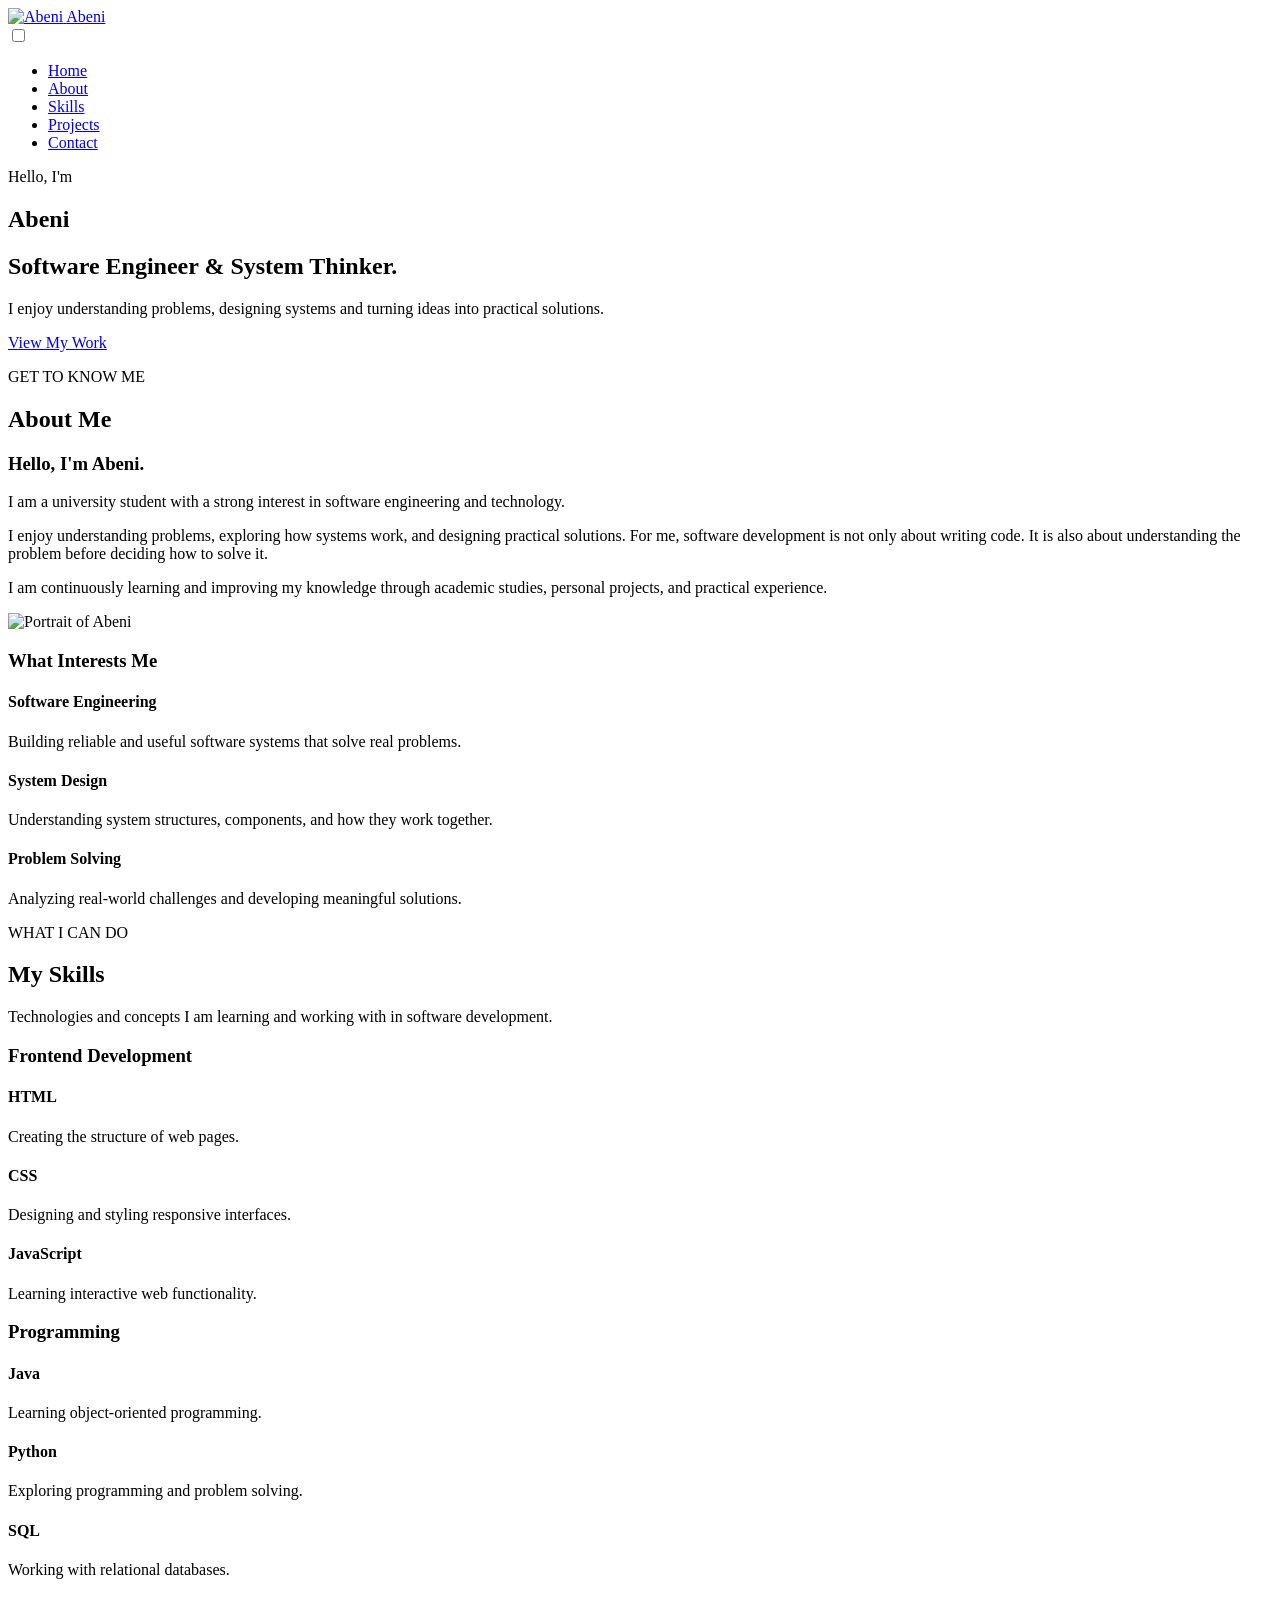
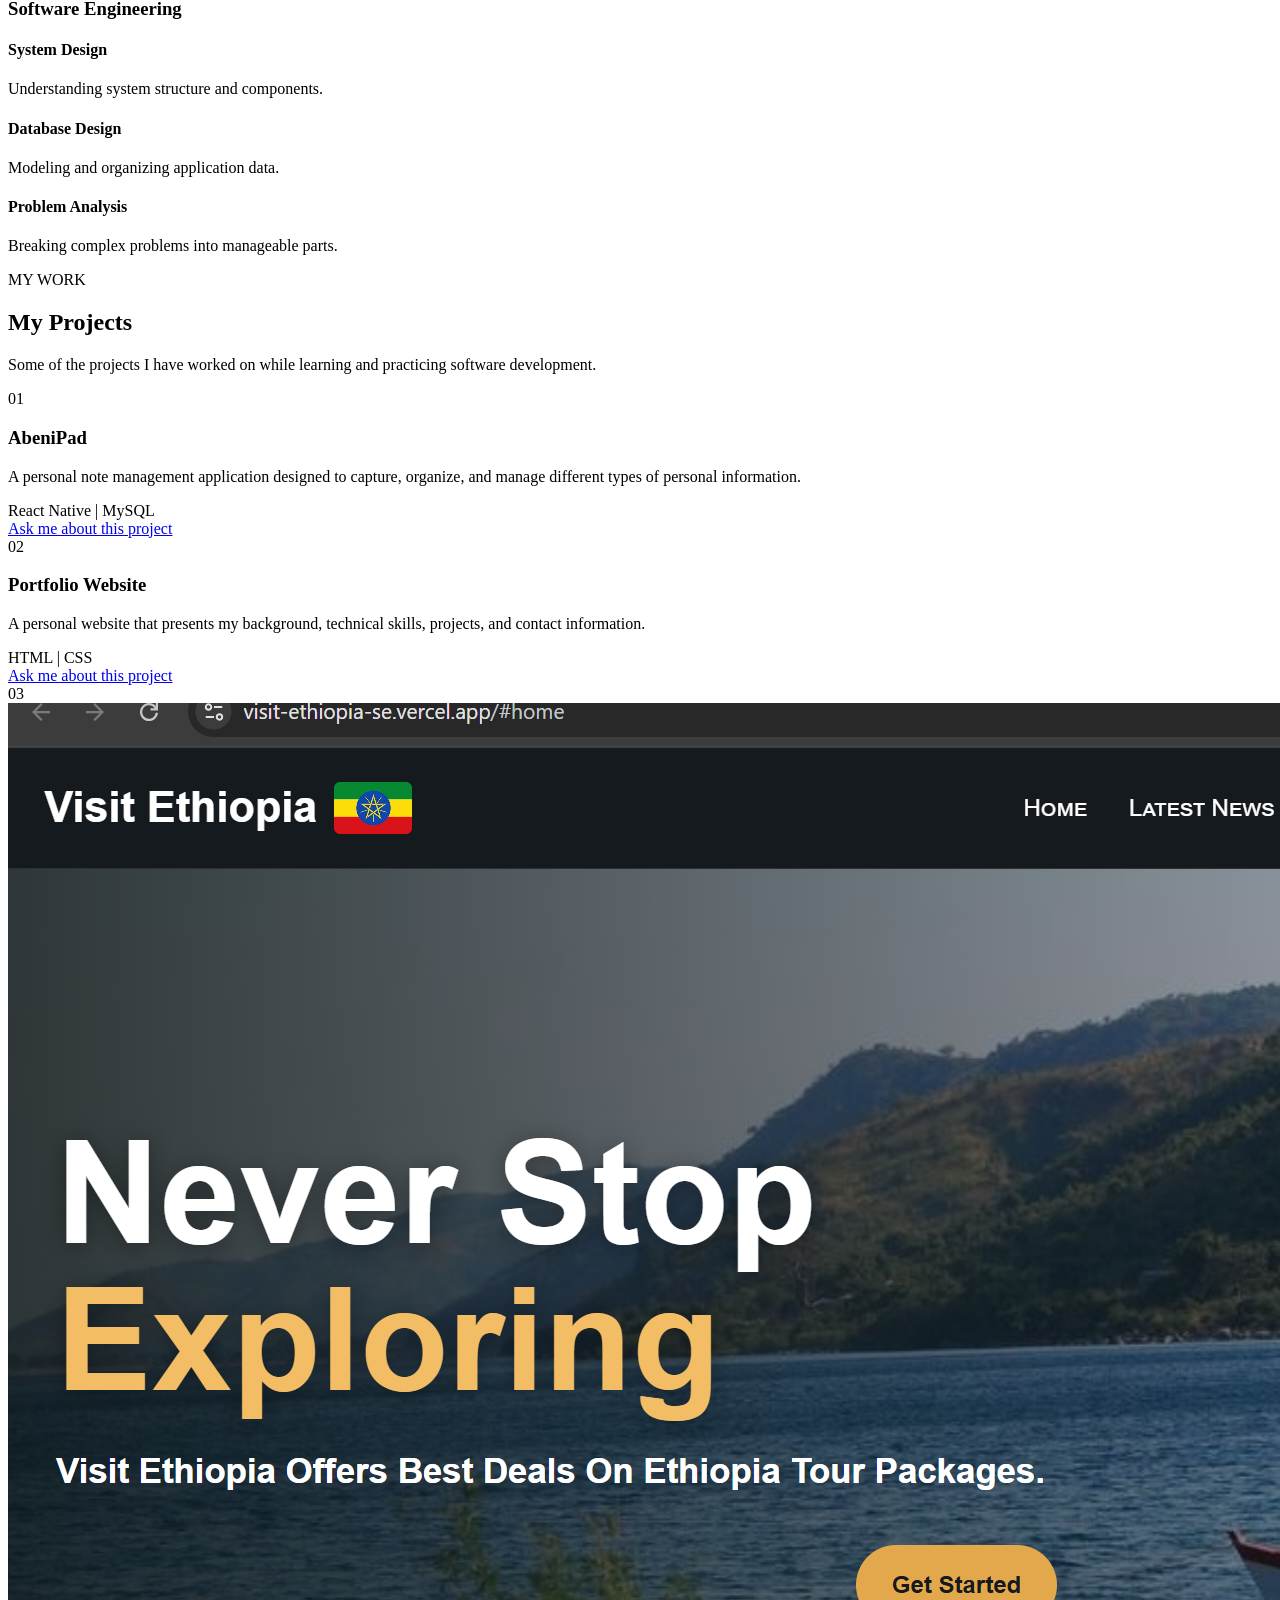
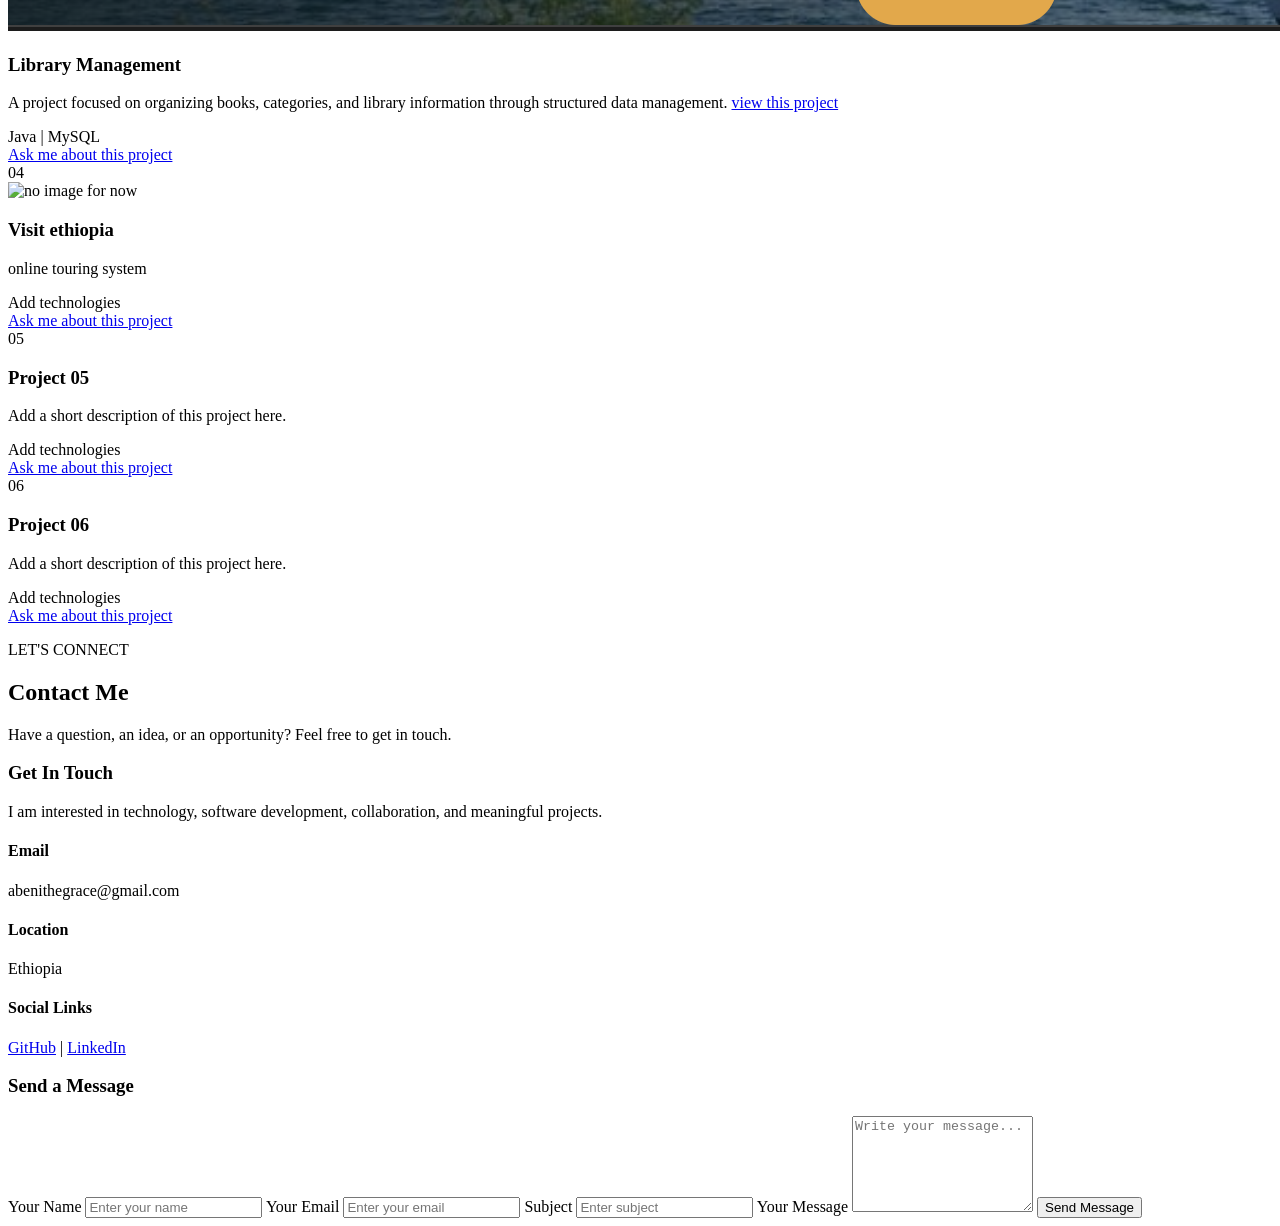
==== commit 7646c859: "Update image paths in index.html" ====
--- a/pages/index.html
+++ b/pages/index.html
@@ -4,14 +4,14 @@
     <meta charset="UTF-8">
     <meta name="viewport" content="width=device-width, initial-scale=1.0">
     <meta name="description" content="Abeni's software engineering portfolio, skills, projects, and contact information.">
-    <title>Abeni | Software Engineering Portfolio</title>
-    <link rel="stylesheet" href="../css/AbeniPortfolio.css">
+    <title>My portifolio</title>
+    <link rel="stylesheet" href="css/AbeniPortfolio.css">
 </head>
 <body>
     <header class="abeni_header">
         <div class="abeni_logo">
             <a href="#home" aria-label="Abeni, home">
-                <img src="../assets/abeniPortfolio.jpg" alt="Abeni">
+                <img src="assets/abeniPortfolio.jpg" alt="Abeni">
             </a>
             <a href="#home">Abeni</a>
         </div>
@@ -81,7 +81,7 @@
                 </div>
 
                 <img class="abeni_about_image"
-                     src="../assets/abeniPortfolio.jpg"
+                     src="assets/abeniPortfolio.jpg"
                      alt="Portrait of Abeni">
 
                 <div class="abeni_about_interests">
@@ -203,26 +203,25 @@
 
                 <article class="abeni_project_card">
                     <div class="abeni_project_number">03</div>
-                    <div class="abeni_project_image" role="img" aria-label="Library management project image placeholder"></div>
+                    <img class="abeni_project_image" src="../assets/image.png" alt="no image for now " ></div>
                     <h3>Library Management</h3>
                     <p>
                         A project focused on organizing books,
                         categories, and library information through
                         structured data management.
+
+                    <a href="https://github.com/catwithlion/christianlibraryApp.git">view this project</a>
                     </p>
                     <div class="abeni_project_technologies">Java | MySQL</div>
-                    <a class="abeni_project_link"
-                       href="https://github.com/catwithlion/christianlibraryApp">
-                        View project on GitHub
-                    </a>
+                    <a href="#contact" class="abeni_project_link">Ask me about this project</a>
                 </article>
 
                 <article class="abeni_project_card">
                     <div class="abeni_project_number">04</div>
-                    <img class="abeni_project_image" src="../assets/image.png" alt="Visit Ethiopia project preview">
-                    <h3>Visit Ethiopia</h3>
-                    <p>An online touring system.</p>
-                    <div class="abeni_project_technologies">Technologies to be added</div>
+                   <img src="../abeni_portfolio/assets/images/image.png" alt="no image for now ">
+                    <h3>Visit ethiopia </h3>
+                    <p>online touring system </p>
+                    <div class="abeni_project_technologies">Add technologies</div>
                     <a href="#contact" class="abeni_project_link">Ask me about this project</a>
                 </article>
 
@@ -231,7 +230,7 @@
                     <div class="abeni_project_image" role="img" aria-label="Project 05 image placeholder"></div>
                     <h3>Project 05</h3>
                     <p>Add a short description of this project here.</p>
-                    <div class="abeni_project_technologies">Technologies to be added</div>
+                    <div class="abeni_project_technologies">Add technologies</div>
                     <a href="#contact" class="abeni_project_link">Ask me about this project</a>
                 </article>
 
@@ -240,7 +239,7 @@
                     <div class="abeni_project_image" role="img" aria-label="Project 06 image placeholder"></div>
                     <h3>Project 06</h3>
                     <p>Add a short description of this project here.</p>
-                    <div class="abeni_project_technologies">Technologies to be added</div>
+                    <div class="abeni_project_technologies">Add technologies</div>
                     <a href="#contact" class="abeni_project_link">Ask me about this project</a>
                 </article>
             </div>
@@ -266,7 +265,7 @@
                     </p>
                     <div class="abeni_contact_detail">
                         <h4>Email</h4>
-                        <p><a href="mailto:abenithegrace@gmail.com">abenithegrace@gmail.com</a></p>
+                        <p>abenithegrace@gmail.com</p>
                     </div>
                     <div class="abeni_contact_detail">
                         <h4>Location</h4>
@@ -286,10 +285,10 @@
                     <h3>Send a Message</h3>
                     <label for="abeni_name_input">Your Name</label>
                     <input type="text" id="abeni_name_input" name="name"
-                           placeholder="Enter your name" autocomplete="name" required>
+                           placeholder="Enter your name" required>
                     <label for="abeni_email_input">Your Email</label>
                     <input type="email" id="abeni_email_input" name="email"
-                           placeholder="Enter your email" autocomplete="email" required>
+                           placeholder="Enter your email" required>
                     <label for="abeni_subject_input">Subject</label>
                     <input type="text" id="abeni_subject_input" name="subject"
                            placeholder="Enter subject">
@@ -302,8 +301,6 @@
         </section>
     </main>
 
-    <footer class="abeni_footer">
-        <p>&copy; <span id="current-year">2026</span> Abeni. All rights reserved.</p>
-    </footer>
+   
 </body>
 </html>
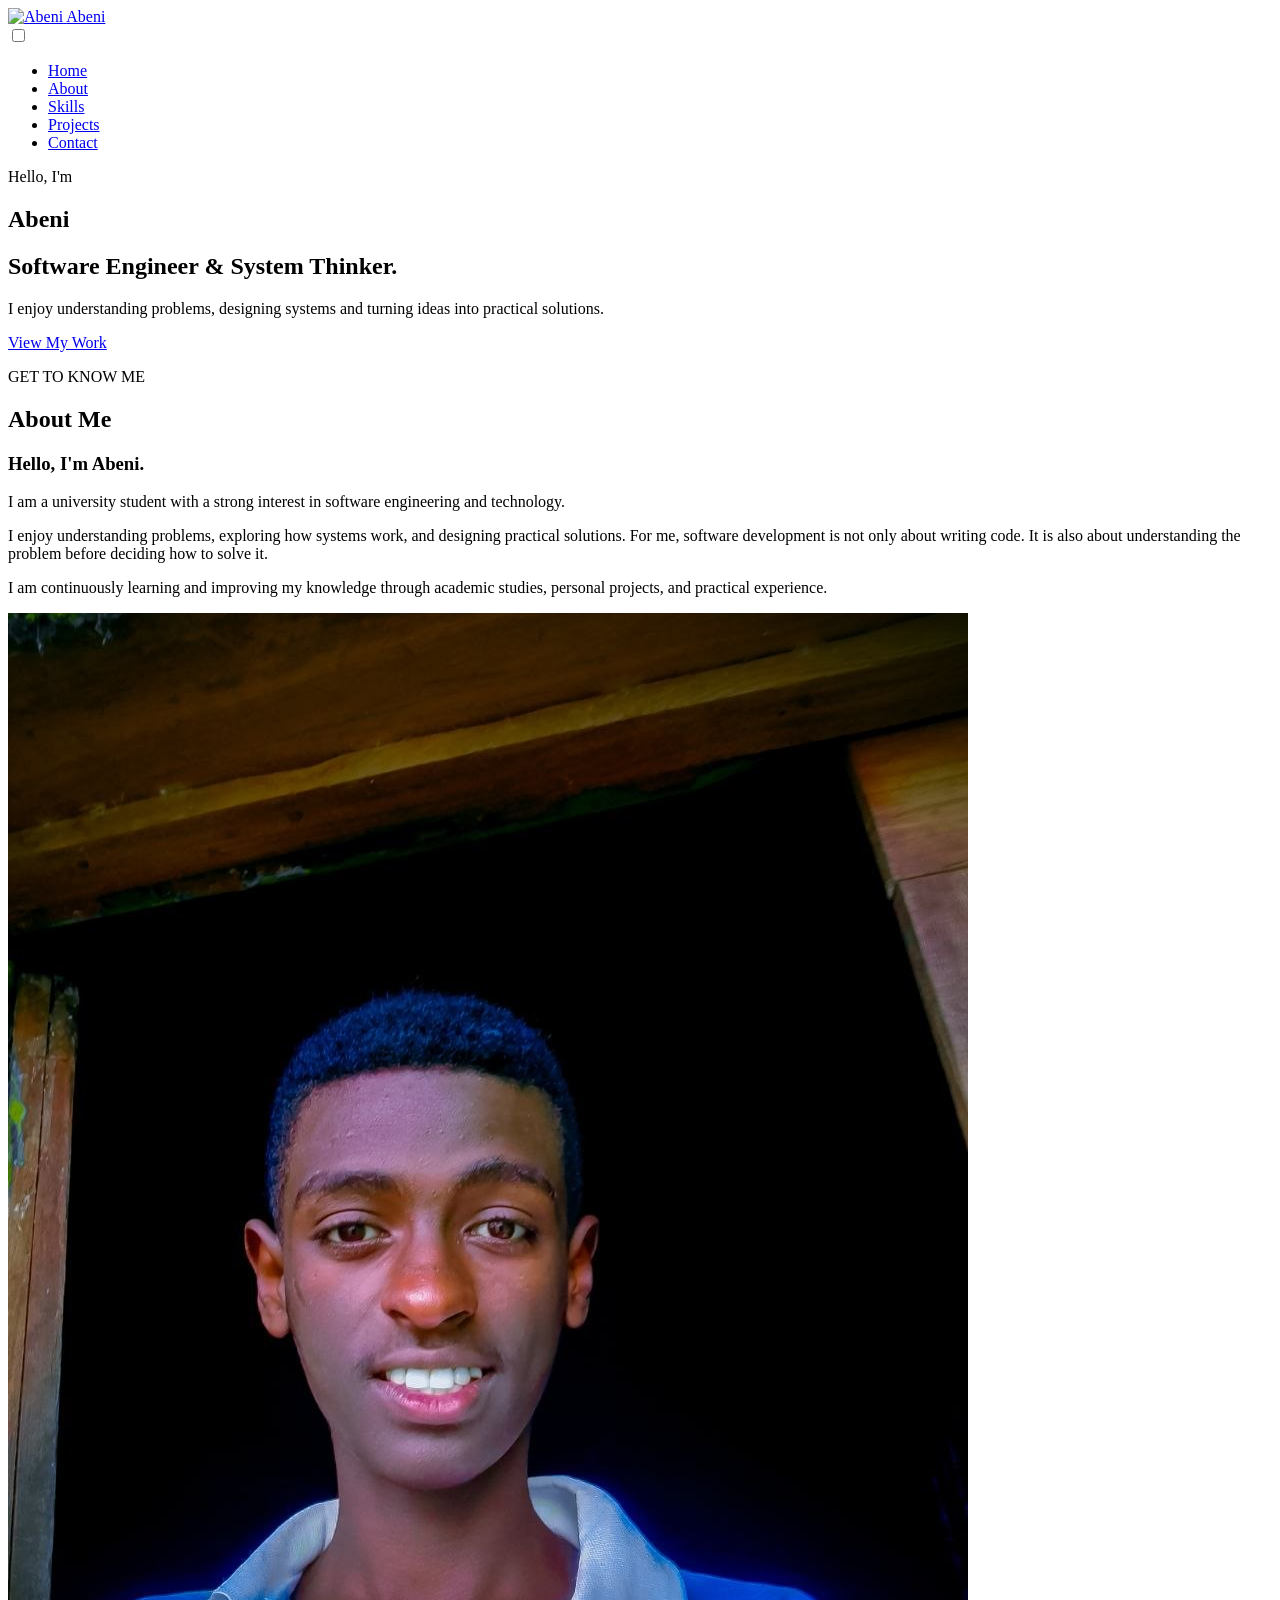
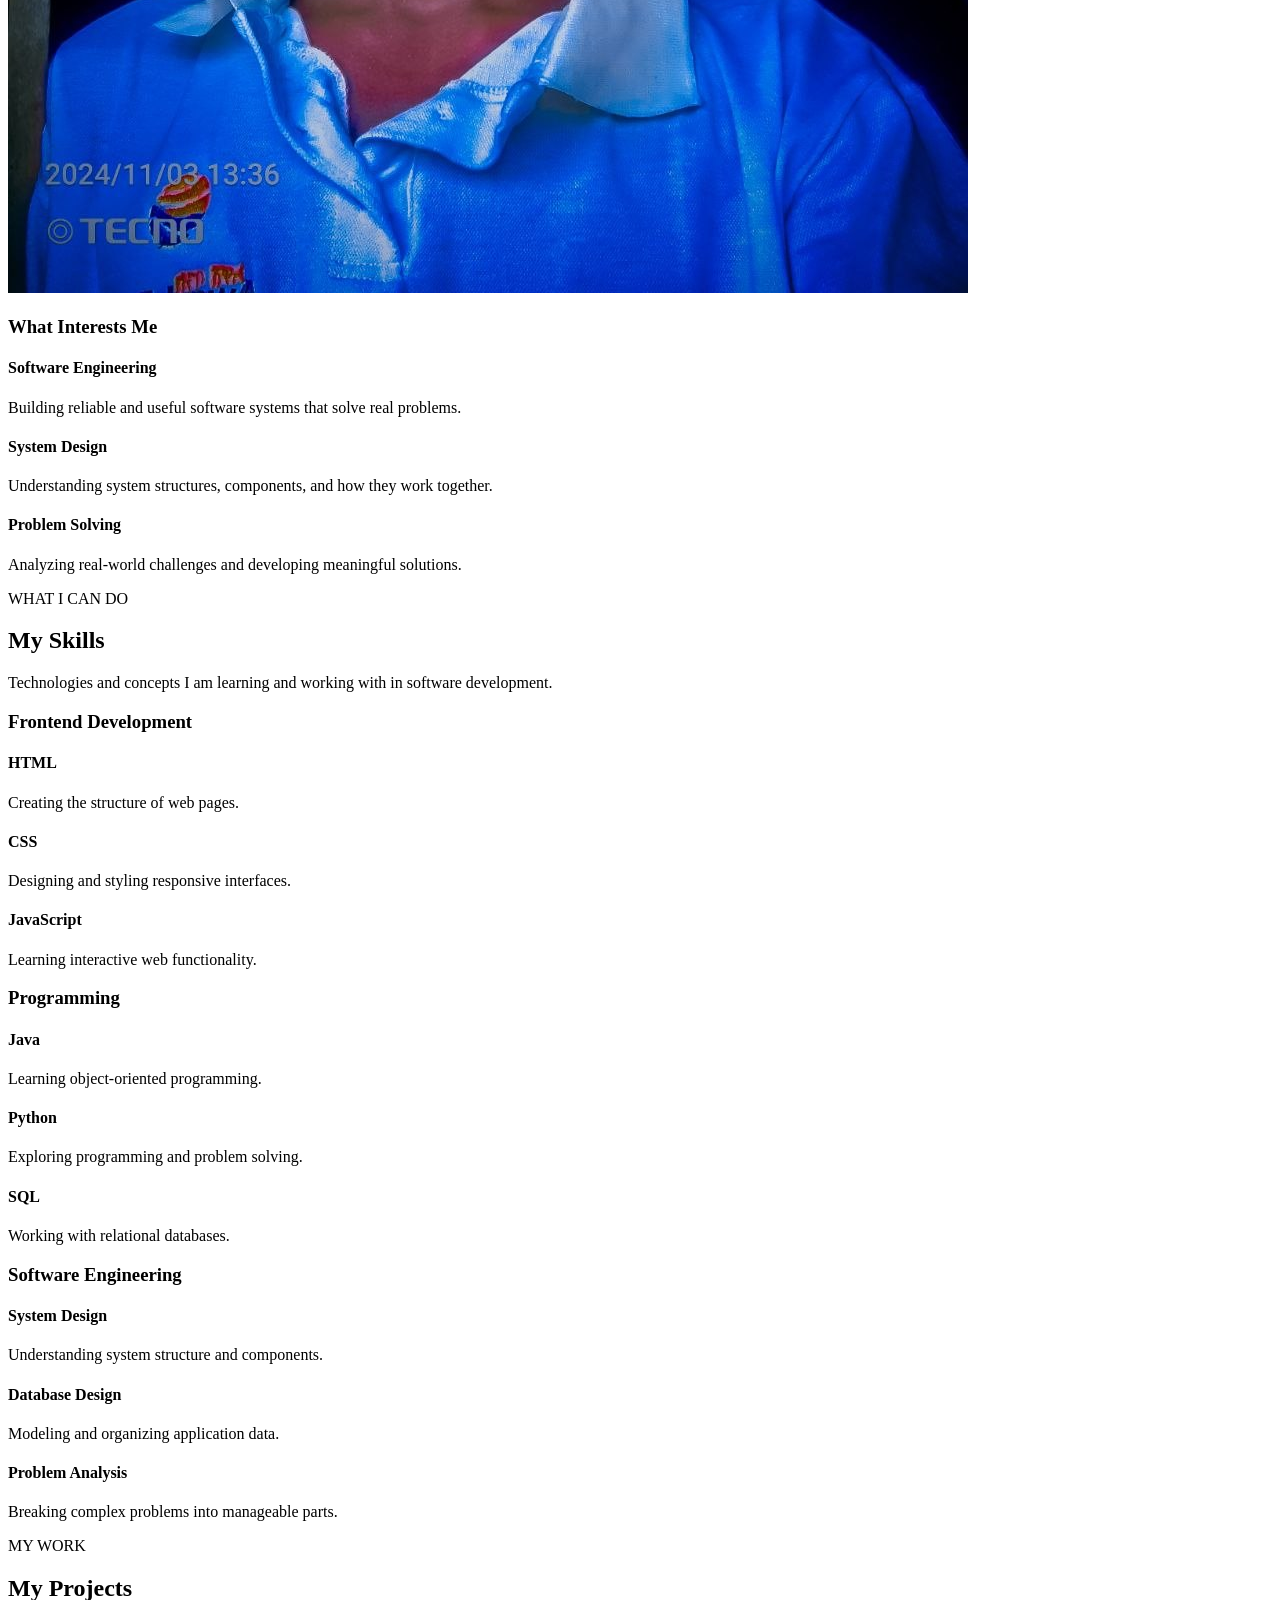
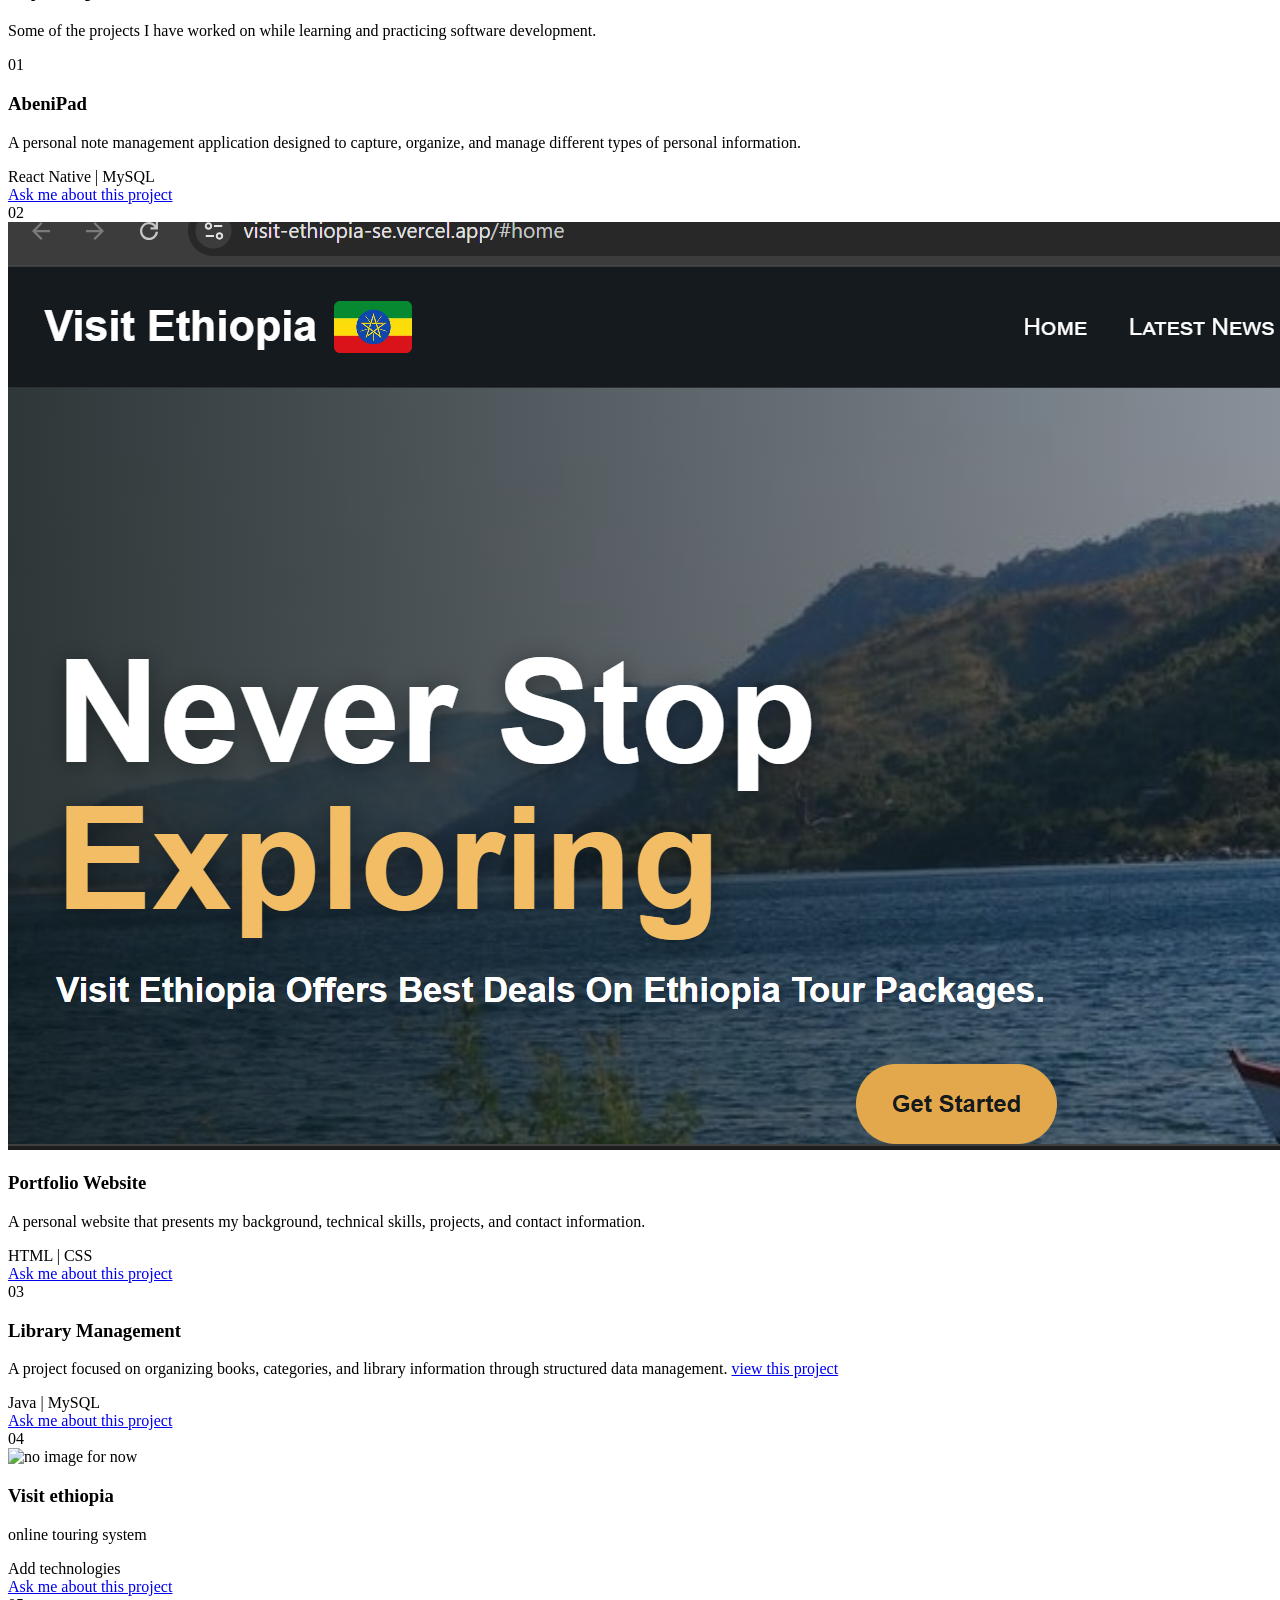
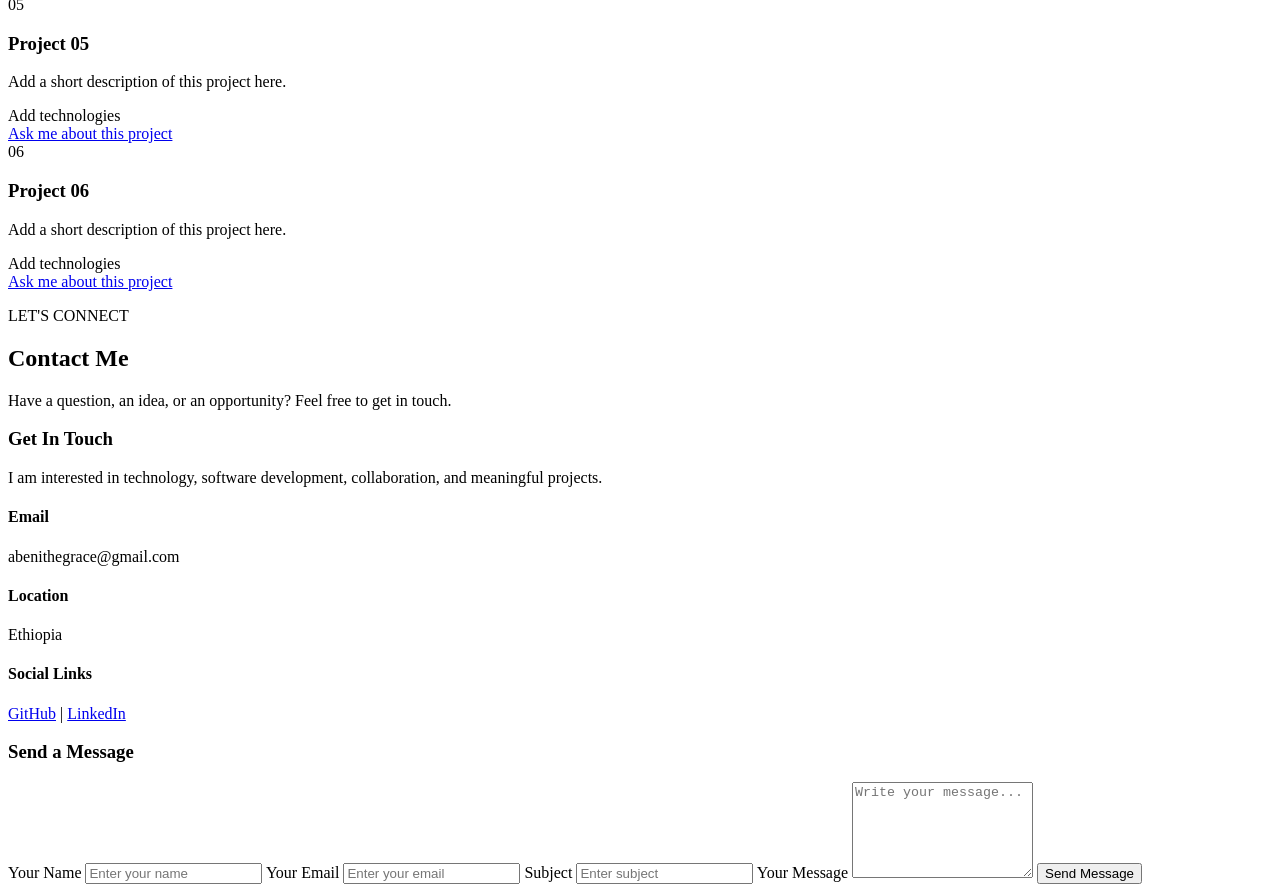
==== commit 191cc400: "recommited" ====
--- a/pages/index.html
+++ b/pages/index.html
@@ -11,7 +11,7 @@
     <header class="abeni_header">
         <div class="abeni_logo">
             <a href="#home" aria-label="Abeni, home">
-                <img src="assets/abeniPortfolio.jpg" alt="Abeni">
+                <img src="assets/images/abeniPortfolio.jpg" alt="Abeni">
             </a>
             <a href="#home">Abeni</a>
         </div>
@@ -81,7 +81,7 @@
                 </div>
 
                 <img class="abeni_about_image"
-                     src="assets/abeniPortfolio.jpg"
+                     src="/assets/images/abeniPortfolio.jpg"
                      alt="Portrait of Abeni">
 
                 <div class="abeni_about_interests">
@@ -191,7 +191,9 @@
 
                 <article class="abeni_project_card">
                     <div class="abeni_project_number">02</div>
-                    <div class="abeni_project_image" role="img" aria-label="Portfolio website project image placeholder"></div>
+                    <img class="abeni_project_image"
+                         src="/assets/images/image.png"
+                         alt="Screenshot of the portfolio website">
                     <h3>Portfolio Website</h3>
                     <p>
                         A personal website that presents my background,
@@ -203,7 +205,7 @@
 
                 <article class="abeni_project_card">
                     <div class="abeni_project_number">03</div>
-                    <img class="abeni_project_image" src="../assets/image.png" alt="no image for now " ></div>
+                    <div class="abeni_project_image" role="img" aria-label="Library management project image placeholder"></div>
                     <h3>Library Management</h3>
                     <p>
                         A project focused on organizing books,
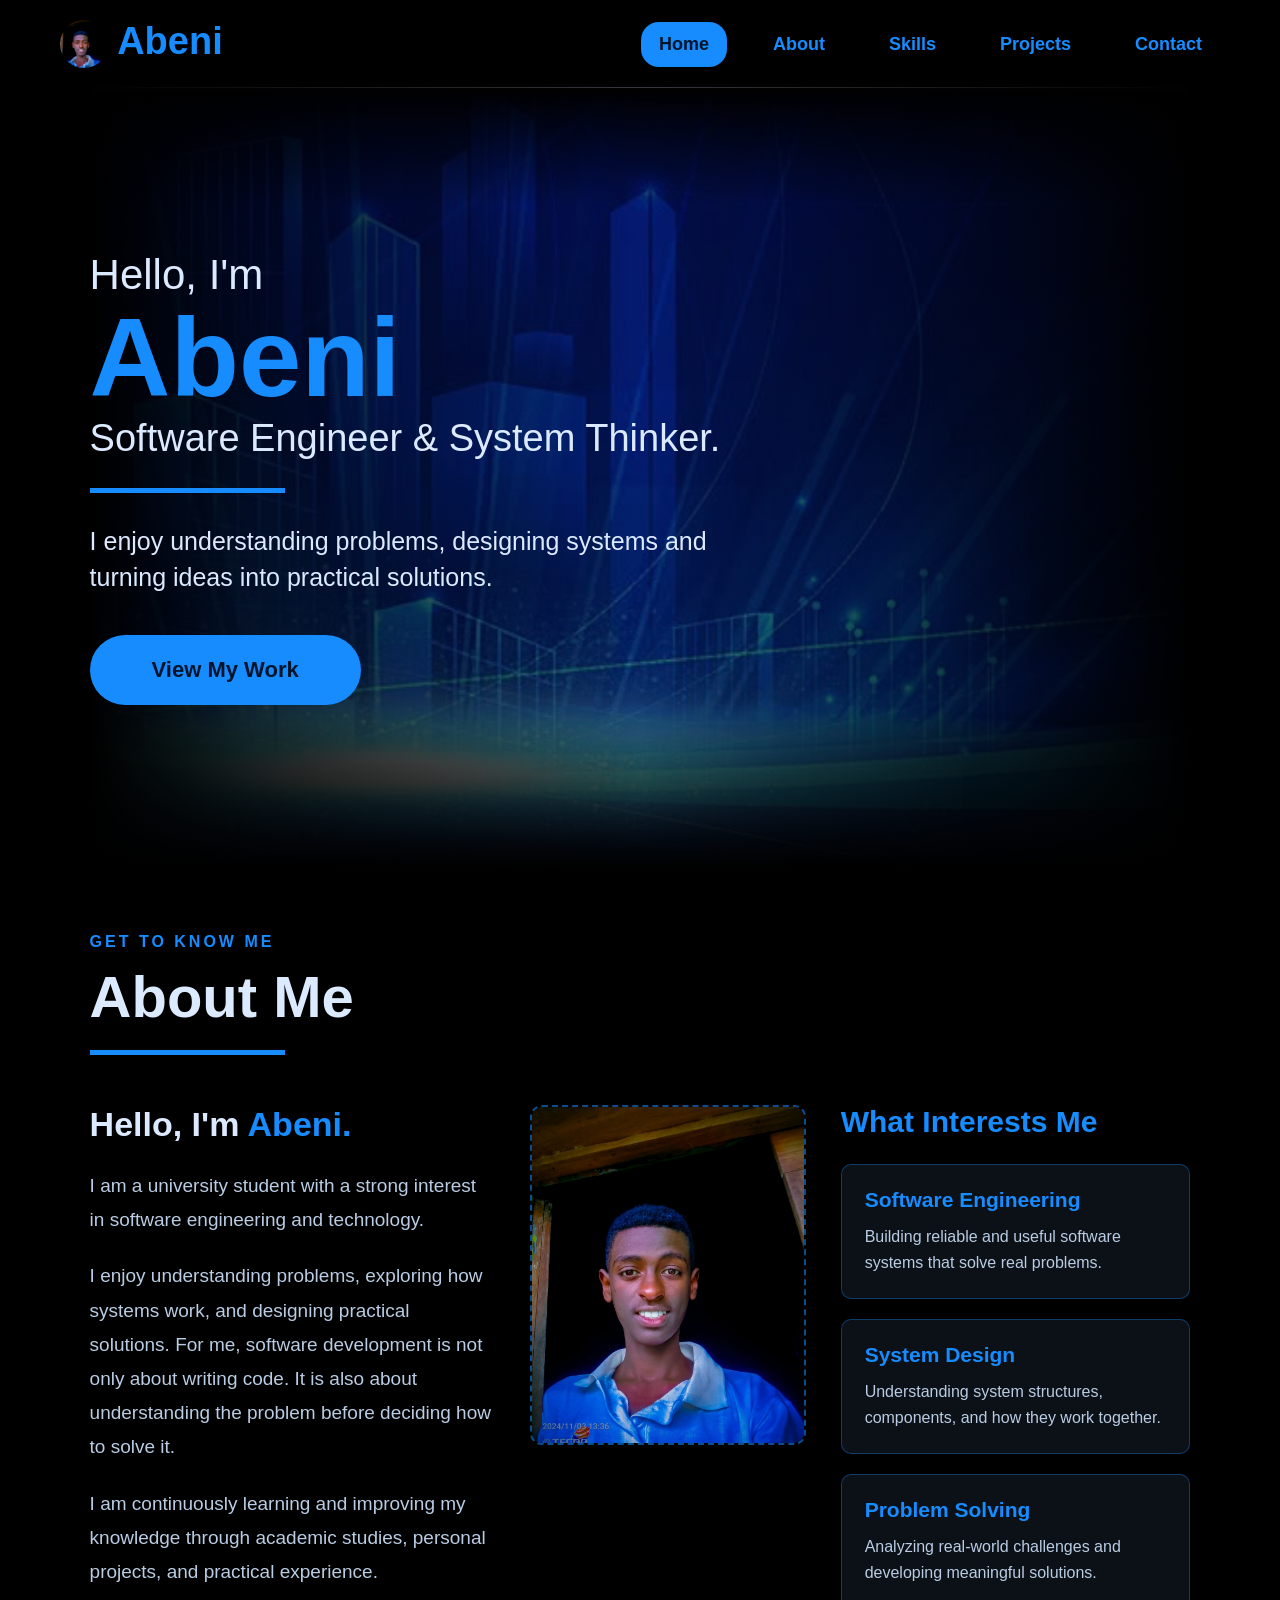
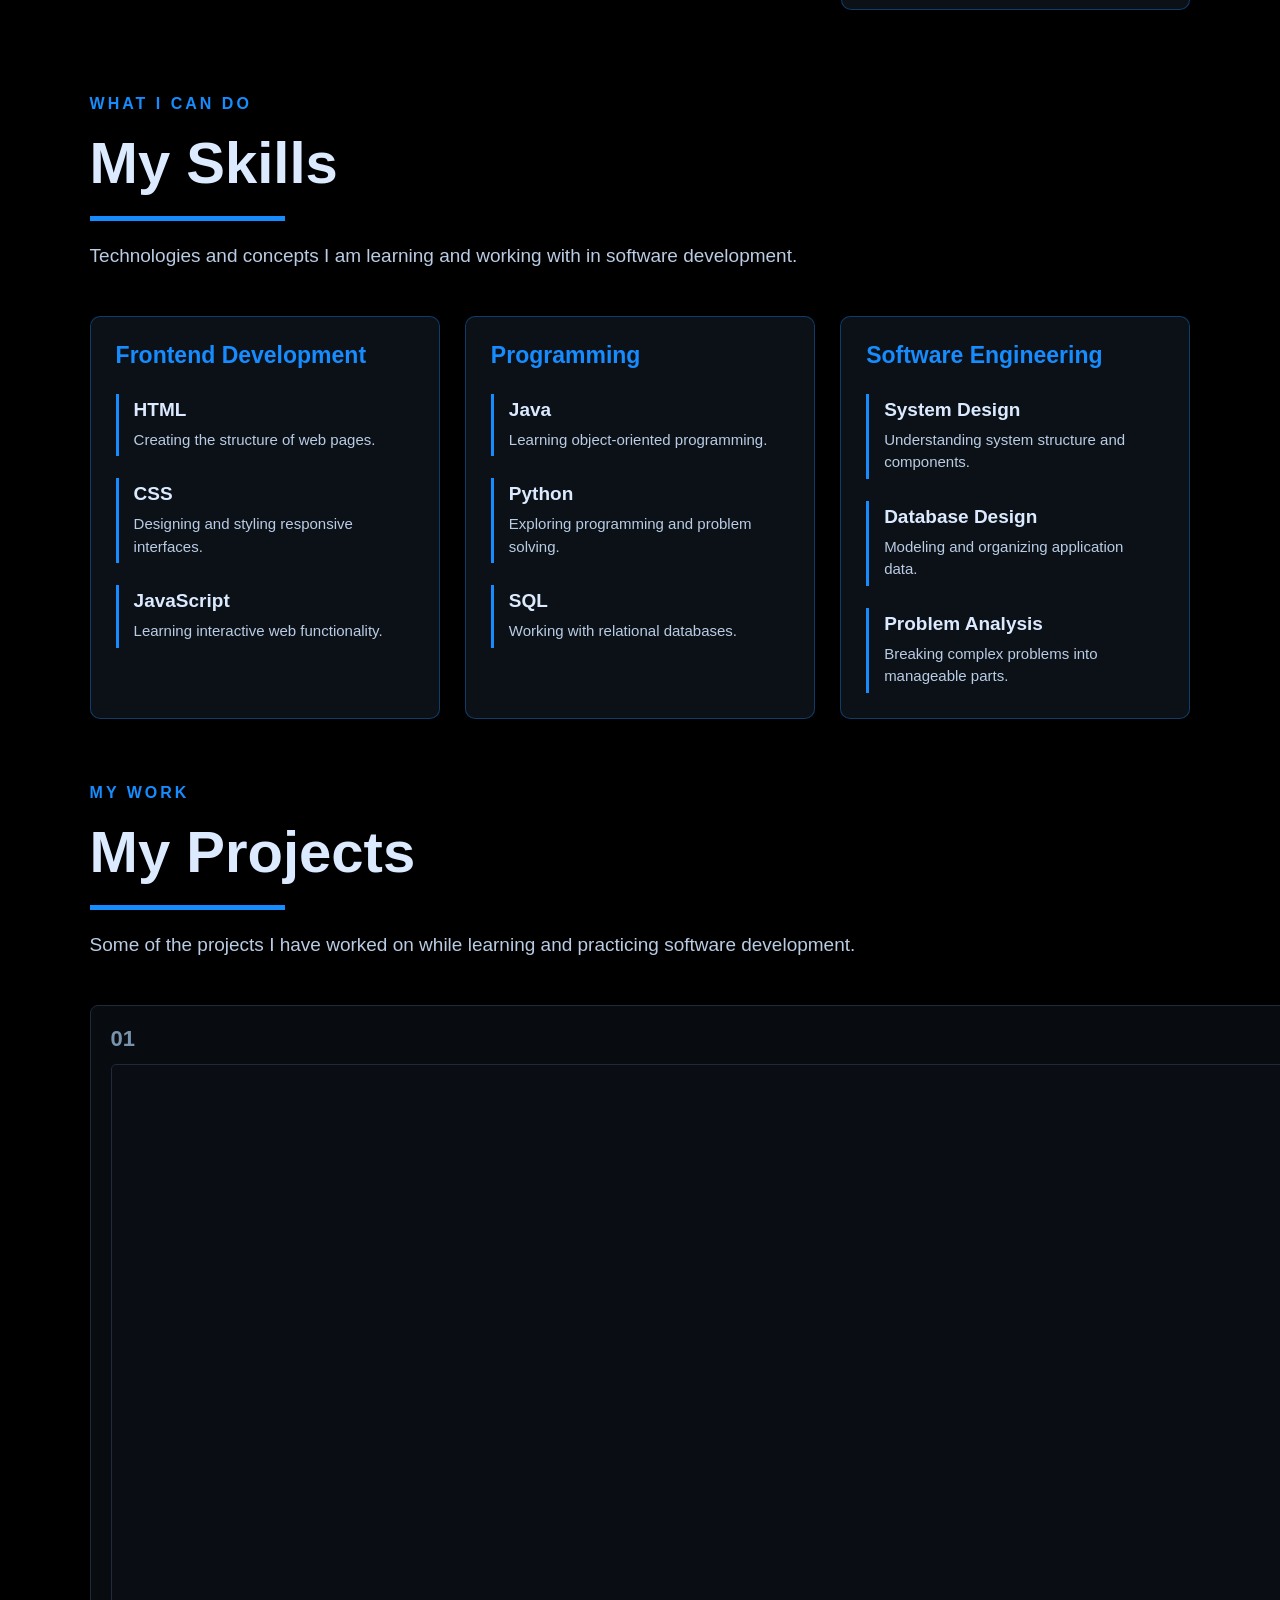
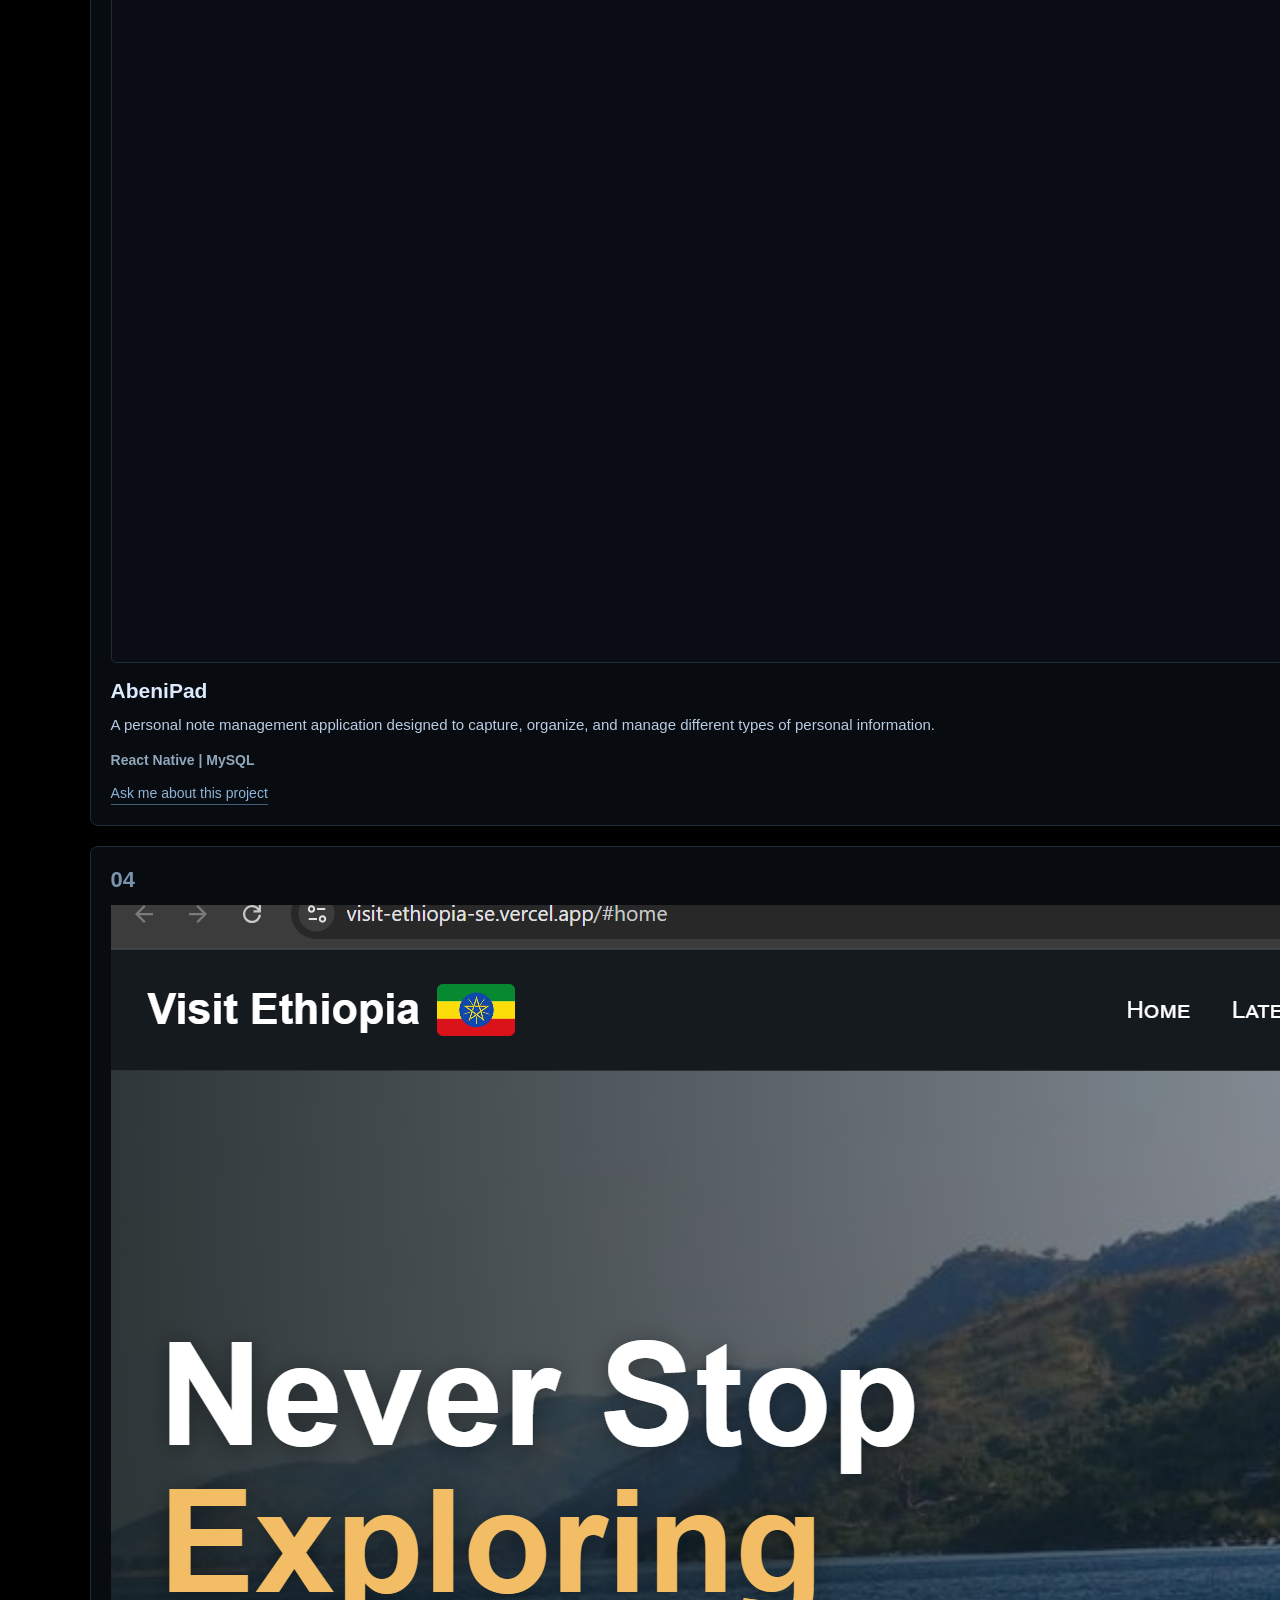
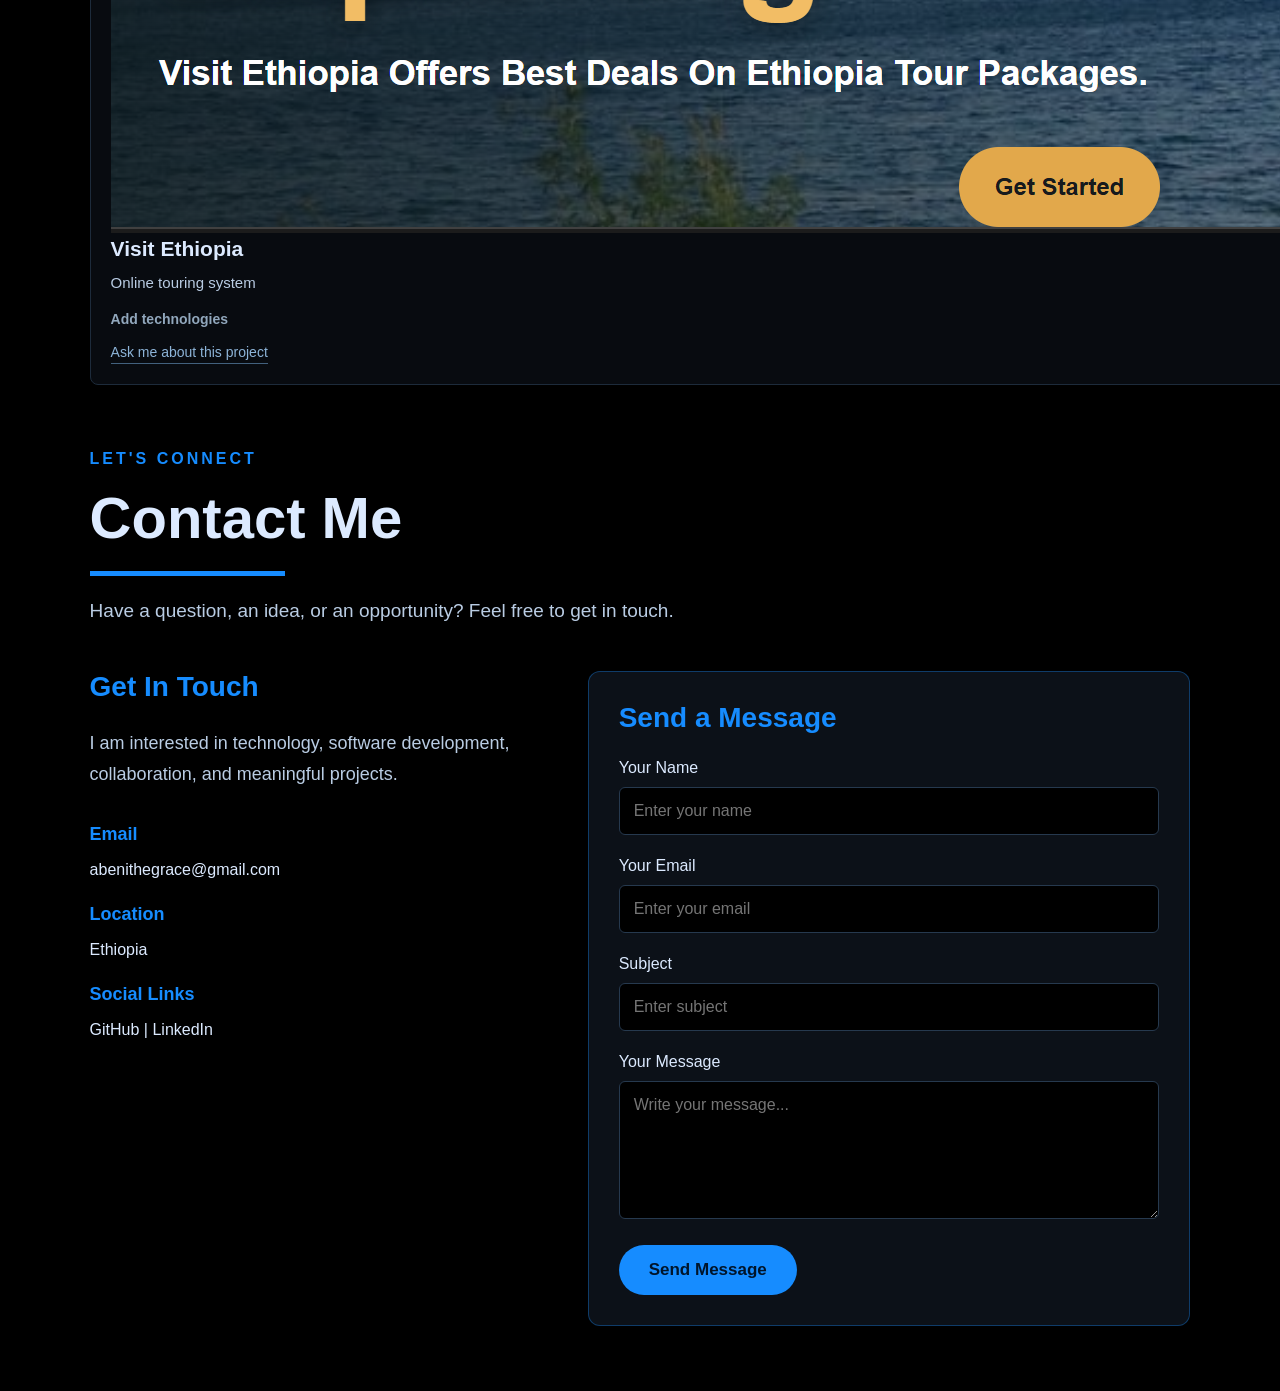
==== commit e2c5bfbb: "new update the spelling error crushed my web" ====
--- a/pages/index.html
+++ b/pages/index.html
@@ -4,14 +4,15 @@
     <meta charset="UTF-8">
     <meta name="viewport" content="width=device-width, initial-scale=1.0">
     <meta name="description" content="Abeni's software engineering portfolio, skills, projects, and contact information.">
-    <title>My portifolio</title>
-    <link rel="stylesheet" href="css/AbeniPortfolio.css">
+    <title>My Portfolio</title>
+    <link rel="stylesheet" href="../css/AbeniPortfolio.css">
 </head>
+
 <body>
     <header class="abeni_header">
         <div class="abeni_logo">
             <a href="#home" aria-label="Abeni, home">
-                <img src="assets/images/abeniPortfolio.jpg" alt="Abeni">
+                <img src="../assets/images/abeniPortfolio.jpg" alt="Abeni">
             </a>
             <a href="#home">Abeni</a>
         </div>
@@ -80,9 +81,9 @@
                     </p>
                 </div>
 
-                <img class="abeni_about_image"
-                     src="/assets/images/abeniPortfolio.jpg"
-                     alt="Portrait of Abeni">
+              <img class="abeni_about_image"
+     src="../assets/images/abeniPortfolio.jpg"
+     alt="Portrait of Abeni">
 
                 <div class="abeni_about_interests">
                     <h3>What Interests Me</h3>
@@ -189,19 +190,19 @@
                     <a href="#contact" class="abeni_project_link">Ask me about this project</a>
                 </article>
 
-                <article class="abeni_project_card">
-                    <div class="abeni_project_number">02</div>
-                    <img class="abeni_project_image"
-                         src="/assets/images/image.png"
-                         alt="Screenshot of the portfolio website">
-                    <h3>Portfolio Website</h3>
-                    <p>
-                        A personal website that presents my background,
-                        technical skills, projects, and contact information.
-                    </p>
-                    <div class="abeni_project_technologies">HTML | CSS</div>
-                    <a href="#contact" class="abeni_project_link">Ask me about this project</a>
-                </article>
+              <article class="abeni_project_card">
+    <div class="abeni_project_number">02</div>
+    <img class="abeni_project_image"
+         src="../assets/images/image.png"
+         alt="Screenshot of the portfolio website">
+    <h3>Portfolio Website</h3>
+    <p>
+        A personal website that presents my background,
+        technical skills, projects, and contact information.
+    </p>
+    <div class="abeni_project_technologies">HTML | CSS</div>
+    <a href="#contact" class="abeni_project_link">Ask me about this project</a>
+</article>
 
                 <article class="abeni_project_card">
                     <div class="abeni_project_number">03</div>
@@ -218,14 +219,14 @@
                     <a href="#contact" class="abeni_project_link">Ask me about this project</a>
                 </article>
 
-                <article class="abeni_project_card">
-                    <div class="abeni_project_number">04</div>
-                   <img src="../abeni_portfolio/assets/images/image.png" alt="no image for now ">
-                    <h3>Visit ethiopia </h3>
-                    <p>online touring system </p>
-                    <div class="abeni_project_technologies">Add technologies</div>
-                    <a href="#contact" class="abeni_project_link">Ask me about this project</a>
-                </article>
+               <article class="abeni_project_card">
+    <div class="abeni_project_number">04</div>
+    <img src="../assets/images/image.png" alt="No image for now">
+    <h3>Visit Ethiopia</h3>
+    <p>Online touring system</p>
+    <div class="abeni_project_technologies">Add technologies</div>
+    <a href="#contact" class="abeni_project_link">Ask me about this project</a>
+</article>
 
                 <article class="abeni_project_card">
                     <div class="abeni_project_number">05</div>
--- a/css/AbeniPortfolio.css
+++ b/css/AbeniPortfolio.css
@@ -0,0 +1,936 @@
+
+* {
+    box-sizing: border-box;
+}
+
+body {
+    margin: 0;
+    padding: 0;
+    background-color: #000000;
+    color: #dceaff;
+    font-family: Arial, Helvetica, sans-serif;
+}
+
+html {
+    scroll-behavior: smooth;
+    scroll-padding-top: 100px;
+}
+
+
+
+.abeni_header {
+    width: 100%;
+    padding: 20px 60px;
+    display: flex;
+    justify-content: space-between;
+    align-items: center;
+    position: sticky;
+    top: 0;
+    z-index: 10;
+    background-color: #000000;
+}
+
+           .abeni_header::after {
+    content: "";
+    position: absolute;
+    right: 7%;
+    bottom: 0;
+    left: 7%;
+    height: 1px;
+    background: linear-gradient(
+        90deg,
+        transparent,
+        rgba(220, 234, 255, 0.24),
+        transparent
+    );
+    box-shadow: 0 1px 8px rgba(220, 234, 255, 0.08);
+}
+
+
+                   .abeni_logo a {
+    color: #168cff;
+    font-size: 38px;
+    font-weight: bold;
+    text-decoration: none;
+}
+
+.abeni_logo img {
+    width: 48px;
+    height: 48px;
+    border-radius: 50%;
+    object-fit: cover;
+    vertical-align: middle;
+}
+
+.abeni_home_container,
+.abeni_about_container,
+.abeni_skills_container,
+.abeni_projects_container,
+.abeni_contact_container {
+    scroll-margin-top: 100px;
+}
+
+
+
+     .abeni_navigation_list {
+    display: flex;
+    align-items: center;
+    gap: 28px;
+    list-style: none;
+    margin: 0;
+    padding: 0;
+}
+
+.abeni_navigation_list a {
+    display: inline-block;
+    color: #168cff;
+           font-size: 18px;
+    font-weight: bold;
+    text-decoration: none;
+    padding: 12px 18px;
+    transition: 0.3s;
+}
+
+             .abeni_navigation_list a:hover {
+    color: #ffffff;
+    transform: scale(1.05);
+}
+
+.abeni_navigation_list .abeni_active_link {
+    color: #00152b;
+    background-color: #168cff;
+    border-radius: 18px;
+}
+
+
+
+
+.abeni_menu_toggle {
+    display: none;
+           border: 0;
+    padding: 8px;
+    background: transparent;
+    cursor: pointer;
+}
+
+.abeni_menu_checkbox {
+    display:  none;
+}
+
+           .abeni_menu_toggle span {
+    display: block;
+        width: 26px;
+    height: 3px;
+    margin: 5px 0;
+    border-radius: 2px;
+    background-color: #168cff;
+}
+
+.abeni_menu_toggle:focus-visible,
+.abeni_navigation_list a:focus-visible {
+    outline: 2px solid #dceaff;
+    outline-offset: 4px;
+}
+
+
+
+
+     .abeni_home_container {
+    width: 86%;
+            min-height: 780px;
+    margin: 0 auto;
+
+    background-color: #000000;
+
+    background-image:
+       
+    linear-gradient(
+            to right,
+            #000000 0%,
+            rgba(0, 0, 0, 0.75) 15%,
+            rgba(0, 0, 0, 0.35) 50%,
+            rgba(0, 0, 0, 0.75) 85%,
+            #000000 100%
+        ),
+        linear-gradient(
+            to bottom,
+            #000000 0%,
+            rgba(0, 0, 0, 0.2) 15%,
+            rgba(0, 0, 0, 0.2) 80%,
+            #000000 100%
+        ),
+        url('/assets/bluetech2.jpg');
+
+    background-position: right center;
+    background-size: cover;
+    background-repeat: no-repeat;
+
+    display: flex;
+    justify-content: space-between;
+    align-items: center;
+    gap: 50px;
+}
+
+.abeni_intro_container {
+    width: 62%;
+}
+
+.abeni_greeting {
+    color: #dceaff;
+    font-size: 42px;
+    margin: 0;
+}
+
+.abeni_name {
+    color: #168cff;
+    font-size: 112px;
+    margin: 0;
+    line-height: 1.05;
+}
+
+.abeni_profession {
+    color: #dceaff;
+    font-size: 38px;
+    font-weight: normal;
+    margin: 0;
+}
+
+.abeni_blue_line {
+    width: 195px;
+    height: 5px;
+    background-color: #168cff;
+    margin-top: 28px;
+    margin-bottom: 30px;
+}
+
+.abeni_intro_text {
+    color: #dceaff;
+    font-size: 25px;
+    line-height: 1.45;
+    margin-bottom: 40px;
+}
+
+.abeni_work_button {
+    display: inline-block;
+    background-color: #168cff;
+    color: #00152b;
+    font-size: 22px;
+    font-weight: bold;
+    text-decoration: none;
+    padding: 22px 62px;
+    border-radius: 40px;
+    transition: 0.3s;
+}
+
+.abeni_work_button:hover {
+    background-color: #ffffff;
+    cursor: pointer;
+    transform: scale(1.05);
+}
+
+
+
+
+.abeni_profile_container {
+    width: 430px;
+    height: 430px;
+    border: 6px solid #168cff;
+}
+
+.abeni_profile_image {
+    width: 100%;
+    height: 100%;
+    object-fit: cover;
+    display: block;
+}
+
+
+
+.abeni_about_container {
+    width: 86%;
+    max-width: 1250px;
+    margin: 65px auto;
+    min-height: 650px;
+}
+
+.abeni_about_heading {
+    margin-bottom: 50px;
+}
+
+.abeni_about_heading p {
+    color: #168cff;
+    font-size: 16px;
+    font-weight: bold;
+    letter-spacing: 3px;
+    margin-bottom: 12px;
+}
+
+.abeni_about_heading h2 {
+    color: #dceaff;
+    font-size: 58px;
+    margin: 0;
+}
+
+.abeni_about_heading .abeni_blue_line {
+    margin-top: 20px;
+    margin-bottom: 0;
+}
+
+.abeni_about_content {
+    display: grid;
+    grid-template-columns: minmax(0, 1.1fr) minmax(200px, 0.75fr) minmax(0, 0.95fr);
+    align-items: flex-start;
+    gap: 35px;
+}
+
+.abeni_about_text {
+    min-width: 0;
+}
+
+.abeni_about_image {
+    display: block;
+    width: 100%;
+    height: 340px;
+    min-height: 340px;
+    object-fit: cover;
+    object-position: center 38%;
+    border: 2px dashed rgba(22, 140, 255, 0.55);
+    border-radius: 12px;
+}
+
+.abeni_about_text h3 {
+    color: #dceaff;
+    font-size: 34px;
+    margin-top: 0;
+    margin-bottom: 25px;
+}
+
+.abeni_about_text h3 span {
+    color: #168cff;
+}
+
+.abeni_about_text p {
+    color: #b9cce3;
+    font-size: 19px;
+    line-height: 1.8;
+    margin-bottom: 22px;
+}
+
+.abeni_about_interests {
+    min-width: 0;
+}
+
+.abeni_about_interests h3 {
+    color: #168cff;
+    font-size: 30px;
+    margin-top: 0;
+    margin-bottom: 25px;
+}
+
+.abeni_interest_box {
+    background-color: #0c1118;
+    border: 1px solid rgba(22, 140, 255, 0.35);
+    padding: 23px;
+    margin-bottom: 20px;
+    border-radius: 10px;
+    transition: 0.3s;
+}
+
+.abeni_interest_box:hover {
+    border-color: #168cff;
+    background-color: #101a27;
+    transform: translateY(-4px);
+}
+
+.abeni_interest_box h4 {
+    color: #168cff;
+    font-size: 21px;
+    margin-top: 0;
+    margin-bottom: 12px;
+}
+
+.abeni_interest_box p {
+    color: #b9cce3;
+    font-size: 16px;
+    line-height: 1.6;
+    margin: 0;
+}
+
+
+
+.abeni_skills_container {
+    width: 86%;
+    max-width: 1250px;
+    margin: 65px auto;
+}
+
+.abeni_skills_heading {
+    margin-bottom: 45px;
+}
+
+.abeni_skills_heading > p:first-child {
+    color: #168cff;
+    font-size: 16px;
+    font-weight: bold;
+    letter-spacing: 3px;
+}
+
+.abeni_skills_heading h2 {
+    color: #dceaff;
+    font-size: 58px;
+    margin: 0;
+}
+
+.abeni_skills_heading .abeni_blue_line {
+    margin-top: 20px;
+    margin-bottom: 20px;
+}
+
+.abeni_skills_intro {
+    color: #b9cce3;
+    font-size: 19px;
+    line-height: 1.6;
+}
+
+.abeni_skills_content {
+    display: grid;
+    grid-template-columns: repeat(3, 1fr);
+    gap: 25px;
+}
+
+.abeni_skill_group {
+    background-color: #0c1118;
+    border: 1px solid rgba(22, 140, 255, 0.35);
+    padding: 25px;
+    border-radius: 10px;
+}
+
+.abeni_skill_group h3 {
+    color: #168cff;
+    font-size: 23px;
+    margin-top: 0;
+    margin-bottom: 25px;
+}
+
+.abeni_skill_box {
+    border-left: 3px solid #168cff;
+    padding: 5px 15px;
+    margin-bottom: 22px;
+}
+
+.abeni_skill_box:last-child {
+    margin-bottom: 0;
+}
+
+.abeni_skill_box h4 {
+    color: #dceaff;
+    font-size: 19px;
+    margin: 0 0 8px;
+}
+
+.abeni_skill_box p {
+    color: #b9cce3;
+    font-size: 15px;
+    line-height: 1.5;
+    margin: 0;
+}
+
+
+
+
+.abeni_projects_container {
+    width: 86%;
+    max-width: 1250px;
+    margin: 65px auto;
+}
+
+.abeni_projects_heading {
+    margin-bottom: 45px;
+}
+
+.abeni_projects_heading > p:first-child {
+    color: #168cff;
+    font-size: 16px;
+    font-weight: bold;
+    letter-spacing: 3px;
+}
+
+.abeni_projects_heading h2 {
+    color: #dceaff;
+    font-size: 58px;
+    margin: 0;
+}
+
+.abeni_projects_heading .abeni_blue_line {
+    margin-top: 20px;
+    margin-bottom: 20px;
+}
+
+.abeni_projects_intro {
+    color: #b9cce3;
+    font-size: 19px;
+    line-height: 1.6;
+}
+
+.abeni_projects_content {
+    display: grid;
+    grid-template-columns: repeat(3, 1fr);
+    gap: 20px;
+}
+
+.abeni_project_card {
+    background-color: #080b10;
+    border: 1px solid #1d2b3b;
+    padding: 20px;
+    border-radius: 8px;
+    transition: border-color 0.2s ease;
+}
+
+.abeni_project_card:hover {
+    border-color: #42617e;
+}
+
+.abeni_project_number {
+    color: #7893ad;
+    font-size: 22px;
+    font-weight: 600;
+    margin-bottom: 12px;
+}
+
+.abeni_project_image {
+    display: block;
+    width: 100%;
+    aspect-ratio: 16 / 10;
+    margin-bottom: 16px;
+    overflow: hidden;
+    border: 1px solid #1d2b3b;
+    border-radius: 5px;
+    object-fit: cover;
+    background-color: #0a0e14;
+}
+
+.abeni_project_card h3 {
+    color: #dceaff;
+    font-size: 21px;
+    margin: 0 0 10px;
+}
+
+.abeni_project_card p {
+    color: #b9cce3;
+    font-size: 15px;
+    line-height: 1.55;
+    min-height: 0;
+    margin: 0;
+}
+
+.abeni_project_technologies {
+    color: #91a7bc;
+    font-size: 14px;
+    font-weight: 600;
+    margin: 16px 0;
+}
+
+.abeni_project_link {
+    display: inline-block;
+    color: #8db4d8;
+    text-decoration: none;
+    font-size: 14px;
+    border-bottom: 1px solid #42617e;
+    padding-bottom: 3px;
+}
+
+.abeni_project_link:hover {
+    color: #ffffff;
+    border-color: #ffffff;
+}
+
+
+
+
+.abeni_contact_container {
+    width: 86%;
+    max-width: 1250px;
+    margin: 65px auto;
+}
+
+.abeni_contact_heading {
+    margin-bottom: 45px;
+}
+
+.abeni_contact_heading > p:first-child {
+    color: #168cff;
+    font-size: 16px;
+    font-weight: bold;
+    letter-spacing: 3px;
+}
+
+.abeni_contact_heading h2 {
+    color: #dceaff;
+    font-size: 58px;
+    margin: 0;
+}
+
+.abeni_contact_heading .abeni_blue_line {
+    margin-top: 20px;
+    margin-bottom: 20px;
+}
+
+.abeni_contact_intro {
+    color: #b9cce3;
+    font-size: 19px;
+    line-height: 1.6;
+}
+
+.abeni_contact_content {
+    display: flex;
+    justify-content: space-between;
+    align-items: flex-start;
+    gap: 60px;
+}
+
+.abeni_contact_information {
+    width: 40%;
+}
+
+.abeni_contact_information h3,
+.abeni_contact_form h3 {
+    color: #168cff;
+    font-size: 28px;
+    margin-top: 0;
+    margin-bottom: 25px;
+}
+
+.abeni_contact_information > p {
+    color: #b9cce3;
+    font-size: 18px;
+    line-height: 1.7;
+    margin-bottom: 35px;
+}
+
+.abeni_contact_detail {
+    margin-bottom: 25px;
+}
+
+.abeni_contact_detail h4 {
+    color: #168cff;
+    font-size: 18px;
+    margin-bottom: 8px;
+}
+
+.abeni_contact_detail p {
+    color: #dceaff;
+    font-size: 16px;
+}
+
+.abeni_contact_detail a {
+    color: #dceaff;
+    text-decoration: none;
+}
+
+.abeni_contact_detail a:hover {
+    color: #168cff;
+}
+
+
+
+
+.abeni_contact_form {
+    width: 55%;
+    background-color: #0c1118;
+    border: 1px solid rgba(22, 140, 255, 0.35);
+    padding: 30px;
+    border-radius: 12px;
+}
+
+.abeni_contact_form label {
+    display: block;
+    color: #dceaff;
+    font-size: 16px;
+    margin-bottom: 10px;
+}
+
+.abeni_contact_form input,
+.abeni_contact_form textarea {
+    width: 100%;
+    background-color: #000000;
+    color: #dceaff;
+    border: 1px solid #26394e;
+    border-radius: 6px;
+    padding: 14px;
+    font-size: 16px;
+    font-family: Arial, Helvetica, sans-serif;
+    margin-bottom: 22px;
+}
+
+.abeni_contact_form input:focus,
+.abeni_contact_form textarea:focus {
+    outline: none;
+    border-color: #168cff;
+}
+
+.abeni_contact_form textarea {
+    resize: vertical;
+}
+
+.abeni_contact_form button {
+    background-color: #168cff;
+    color: #00152b;
+    border: none;
+    border-radius: 30px;
+    padding: 15px 30px;
+    font-size: 17px;
+    font-weight: bold;
+    cursor: pointer;
+    transition: 0.3s;
+}
+
+.abeni_contact_form button:hover {
+    background-color: #ffffff;
+    transform: scale(1.04);
+}
+
+@media (prefers-reduced-motion: reduce) {
+    html {
+        scroll-behavior: auto;
+    }
+}
+
+
+
+@media screen and (max-width: 900px) {
+
+    .abeni_header {
+        padding: 16px 7%;
+    }
+
+    .abeni_logo a {
+        font-size: 30px;
+    }
+
+    .abeni_logo img {
+        width: 40px;
+        height: 40px;
+    }
+
+    .abeni_menu_toggle {
+        display: block;
+    }
+
+    .abeni_menu_checkbox {
+        display: block;
+        position: absolute;
+        width: 1px;
+        height: 1px;
+        overflow: hidden;
+        clip: rect(0, 0, 0, 0);
+        white-space: nowrap;
+    }
+
+    .abeni_menu_checkbox:focus-visible + .abeni_menu_toggle {
+        outline: 2px solid #dceaff;
+        outline-offset: 4px;
+    }
+
+    .abeni_navigation {
+        display: none;
+        position: absolute;
+        top: 100%;
+        right: 0;
+        left: 0;
+        z-index: 1;
+        padding: 12px 7% 20px;
+        background-color: #000000;
+        border-bottom: 1px solid rgba(220, 234, 255, 0.24);
+    }
+
+    .abeni_menu_checkbox:checked ~ .abeni_navigation {
+        display: block;
+    }
+
+    .abeni_navigation_list {
+        flex-direction: column;
+        align-items: stretch;
+        gap: 8px;
+    }
+
+    .abeni_navigation_list a {
+        display: block;
+        text-align: center;
+    }
+
+
+
+    .abeni_home_container {
+        flex-direction: column-reverse;
+        justify-content: center;
+        text-align: center;
+        padding: 55px 0;
+    }
+
+    .abeni_intro_container {
+        width: 100%;
+    }
+
+    .abeni_name {
+        font-size: 75px;
+    }
+
+    .abeni_profession {
+        font-size: 27px;
+    }
+
+    .abeni_intro_text {
+        font-size: 19px;
+    }
+
+    .abeni_blue_line {
+        margin-left: auto;
+        margin-right: auto;
+    }
+
+    .abeni_profile_container {
+        width: 300px;
+        height: 300px;
+    }
+
+
+    /* ABOUT RESPONSIVE */
+
+    .abeni_about_container {
+        width: 86%;
+        margin: 45px auto;
+    }
+
+    .abeni_about_heading h2 {
+        font-size: 43px;
+    }
+
+    .abeni_about_content {
+        display: flex;
+        flex-direction: column;
+        gap: 35px;
+    }
+
+    .abeni_about_text,
+    .abeni_about_interests {
+        width: 100%;
+    }
+
+    .abeni_about_image {
+        width: min(100%, 340px);
+        height: 300px;
+        min-height: 300px;
+        align-self: center;
+    }
+
+    .abeni_about_text h3 {
+        font-size: 28px;
+    }
+
+    .abeni_about_text p {
+        font-size: 17px;
+    }
+
+    .abeni_about_interests h3 {
+        font-size: 26px;
+    }
+
+
+    /* SKILLS RESPONSIVE */
+
+    .abeni_skills_container {
+        width: 86%;
+        margin: 45px auto;
+    }
+
+             .abeni_skills_heading h2 {
+           font-size: 43px;
+            }
+
+    .abeni_skills_content {
+        grid-template-columns: repeat(2, 1fr);
+    }
+
+
+
+    .abeni_projects_container {
+        width: 86%;
+        margin: 45px auto;
+    }
+
+    .abeni_projects_heading h2 {
+        font-size: 43px;
+    }
+
+    .abeni_projects_content {
+        grid-template-columns: repeat(2, 1fr);
+    }
+
+
+  
+
+    .abeni_contact_container {
+        width: 86%;
+        margin: 45px auto;
+    }
+
+    .abeni_contact_heading h2 {
+        font-size: 43px;
+    }
+
+    .abeni_contact_content {
+        flex-direction: column;
+        gap: 35px;
+    }
+
+    .abeni_contact_information,
+    .abeni_contact_form {
+        width: 100%;
+    }
+
+}
+
+
+@media screen and (max-width: 600px) {
+
+    .abeni_skills_content {
+        grid-template-columns: 1fr;
+    }
+
+    .abeni_projects_content {
+        grid-template-columns: 1fr;
+    }
+
+    .abeni_skills_intro,
+    .abeni_projects_intro,
+    .abeni_contact_intro {
+        font-size: 16px;
+    }
+
+    .abeni_project_card p {
+        min-height: auto;
+    }
+
+    .abeni_contact_form {
+        padding: 20px;
+    }
+
+    .abeni_work_button {
+        padding: 17px 35px;
+        font-size: 18px;
+    }
+
+    .abeni_name {
+        font-size: 60px;
+    }
+
+    .abeni_profession {
+        font-size: 23px;
+    }
+
+    .abeni_profile_container {
+        width: 250px;
+        height: 250px;
+    }
+
+}
